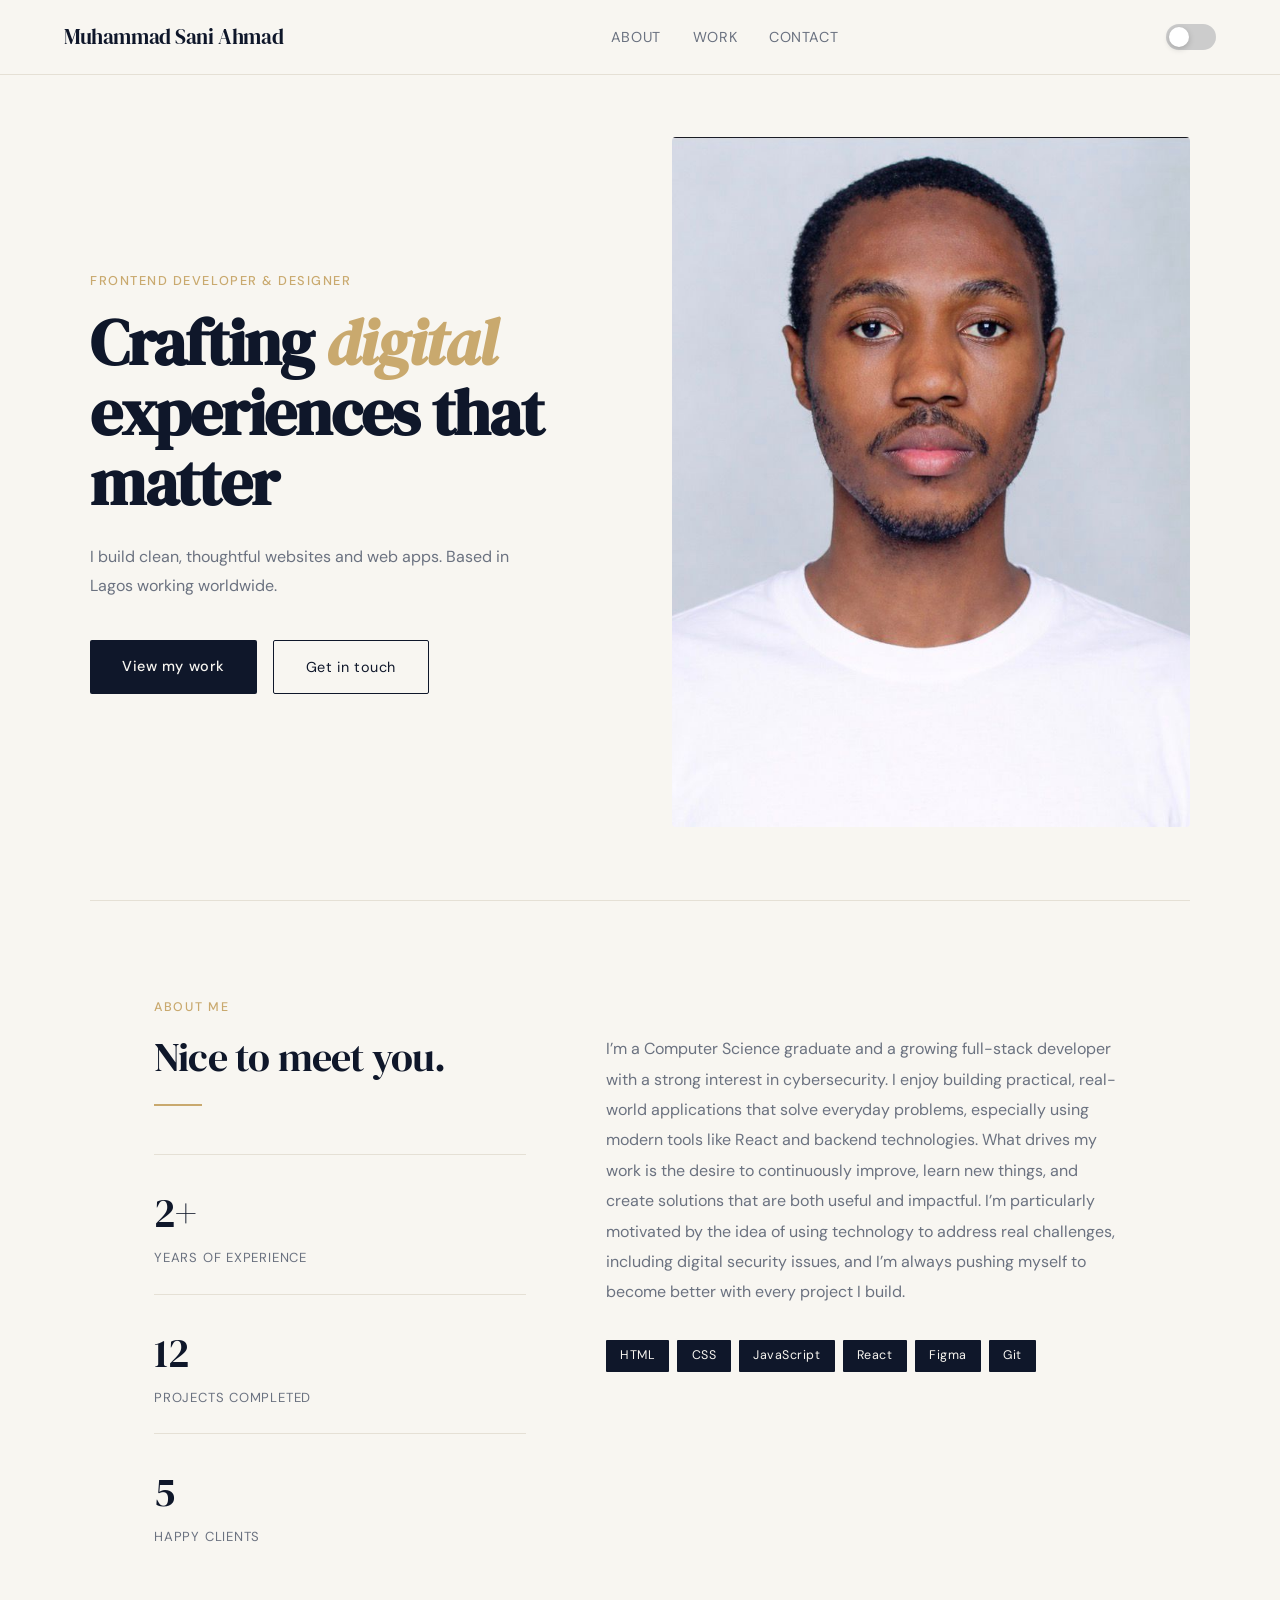
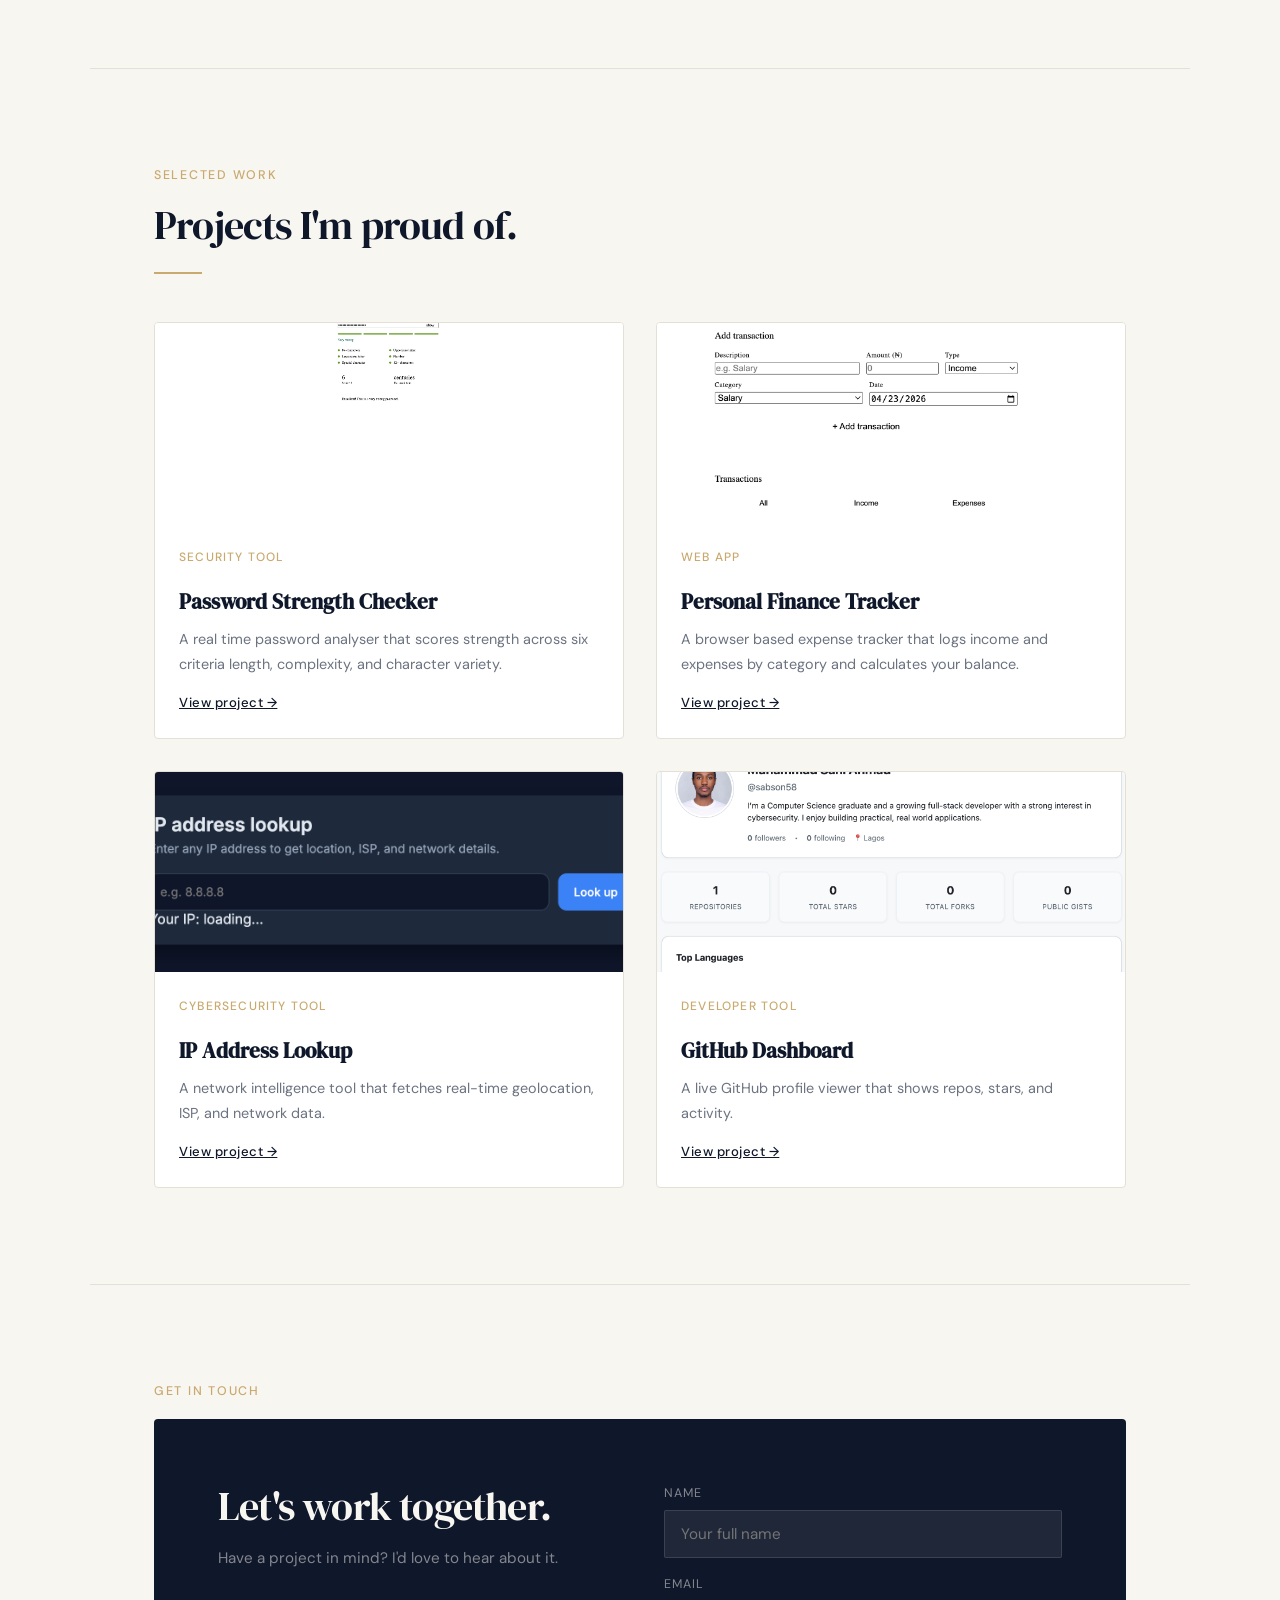
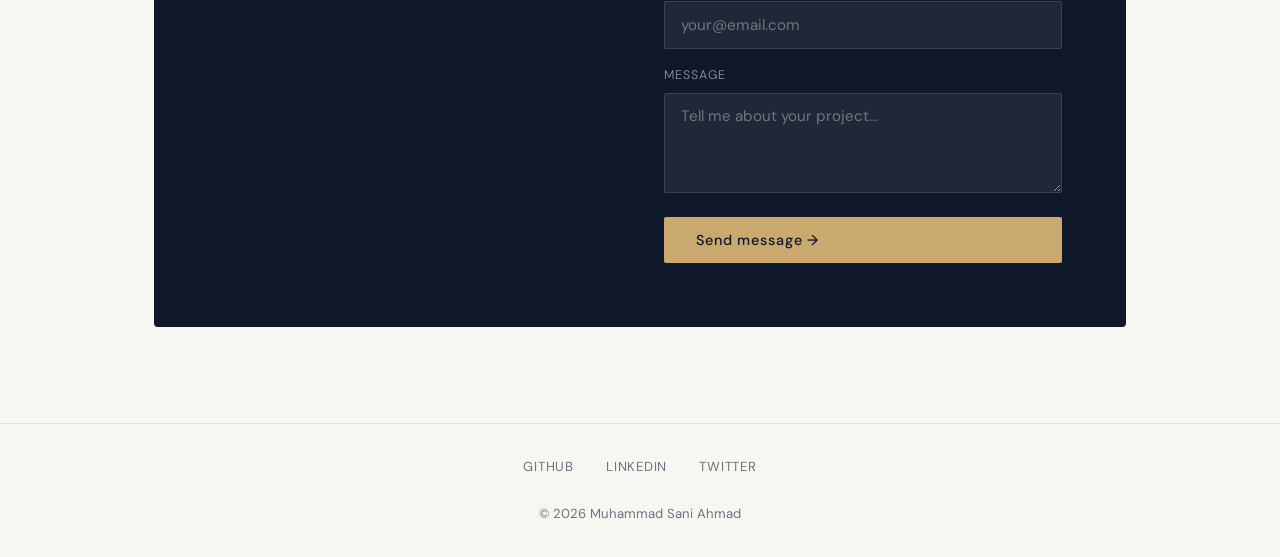
==== index.html @ a8bfba99 "Add files via upload" ====
<!DOCTYPE html>
<html lang="en">
<head>
<meta charset="UTF-8" />
<meta name="viewport" content="width=device-width, initial-scale=1.0"/>

<link href="https://fonts.googleapis.com/css2?family=DM+Serif+Display:ital@0;1&family=DM+Sans:wght@300;400;500&display=swap" rel="stylesheet"/>
<link rel="stylesheet" href="style.css" />

<title>Muhammad Sani Ahmad</title>
</head>
<body>

<!-- NAV -->
<nav>
  <div class="logo">Muhammad Sani Ahmad</div>
  <ul class="nav-links">
    <li><a href="#about">About</a></li>
    <li><a href="#work">Work</a></li>
    <li><a href="#contact">Contact</a></li>
  </ul>

  <label class="theme-switch">
    <input type="checkbox" id="themeToggle">
    <span class="slider"></span>
  </label>
</nav>

<!-- HERO -->
<div class="hero">
  <div class="hero-grid">
    <div class="hero-content">
      <p class="hero-tag">Frontend Developer & Designer</p>
      <h1>Crafting <em>digital</em> experiences that matter</h1>
      <p class="hero-sub">I build clean, thoughtful websites and web apps. Based in Lagos working worldwide.</p>
      <div class="hero-btns">
        <a href="#work" class="btn-primary">View my work</a>
        <a href="#contact" class="btn-ghost">Get in touch</a>
      </div>
    </div>

    <div class="hero-img">
      <img src="photo.jpg" alt="Muhammad Sani Ahmad">
    </div>
  </div>
</div>

<!-- ABOUT -->
<section id="about" style="border-top:1px solid var(--border)">
  <p class="section-label">About me</p>

  <div class="about-grid">
    <div>
      <div class="section-title">Nice to meet you.</div>
      <div class="section-divider"></div>

      <div class="about-stat">
        <div class="stat-num">2+</div>
        <div class="stat-label">Years of experience</div>
      </div>

      <div class="about-stat">
        <div class="stat-num">12</div>
        <div class="stat-label">Projects completed</div>
      </div>

      <div class="about-stat">
        <div class="stat-num">5</div>
        <div class="stat-label">Happy clients</div>
      </div>
    </div>

    <div>
      <p class="about-text">
       I’m a Computer Science graduate and a growing full-stack developer with a strong interest in cybersecurity. I enjoy building practical, real-world applications that solve everyday problems, especially using modern tools like React and backend technologies. What drives my work is the desire to continuously improve, learn new things, and create solutions that are both useful and impactful. I’m particularly motivated by the idea of using technology to address real challenges, including digital security issues, and I’m always pushing myself to become better with every project I build.
      </p>

      <div class="skills-row">
        <span class="skill-tag">HTML</span>
        <span class="skill-tag">CSS</span>
        <span class="skill-tag">JavaScript</span>
        <span class="skill-tag">React</span>
        <span class="skill-tag">Figma</span>
        <span class="skill-tag">Git</span>
      </div>
    </div>
  </div>
</section>

<!-- WORK -->
<section id="work" style="border-top:1px solid var(--border)">
  <p class="section-label">Selected work</p>
  <div class="section-title">Projects I'm proud of.</div>
  <div class="section-divider"></div>

  <div class="work-grid">

    <!-- Project 1 -->
    <div class="project-card">
      <div class="project-thumb">
        <img src="pws.jpg" alt="Password Strength Checker">
      </div>
      <div class="project-body">
        <p class="project-tag">Security Tool</p>
        <h3 class="project-title">Password Strength Checker</h3>
        <p class="project-desc">
          A real time password analyser that scores strength across six criteria length, complexity, and character variety.
        </p>
        <a href="password_strength_checker.html" target="_blank" class="project-link">
          View project →
        </a>
      </div>
    </div>

    <!-- Project 2 -->
    <div class="project-card">
      <div class="project-thumb">
        <img src="p.jpg" alt="Personal Finance Tracker">
      </div>
      <div class="project-body">
        <p class="project-tag">Web App</p>
        <h3 class="project-title">Personal Finance Tracker</h3>
        <p class="project-desc">
          A browser based expense tracker that logs income and expenses by category and calculates your balance.
        </p>
        <a href="personal_finance_tracker.html" target="_blank" class="project-link">
          View project →
        </a>
      </div>
    </div>

    <!-- Project 3 -->
    <div class="project-card">
      <div class="project-thumb">
        <img src="ip.jpg" alt="IP Address Lookup">
      </div>
      <div class="project-body">
        <p class="project-tag">Cybersecurity Tool</p>
        <h3 class="project-title">IP Address Lookup</h3>
        <p class="project-desc">
          A network intelligence tool that fetches real-time geolocation, ISP, and network data.
        </p>
        <a href="ip_address_lookup_tool.html" target="_blank" class="project-link">
          View project →
        </a>
      </div>
    </div>

    <!-- Project 4 -->
    <div class="project-card">
      <div class="project-thumb">
        <img src="git.jpg" alt="GitHub Dashboard">
      </div>
      <div class="project-body">
        <p class="project-tag">Developer Tool</p>
        <h3 class="project-title">GitHub Dashboard</h3>
        <p class="project-desc">
          A live GitHub profile viewer that shows repos, stars, and activity.
        </p>
        <a href="github_dashboard.html" target="_blank" class="project-link">
          View project →
        </a>
      </div>
    </div>

  </div>
</section>

<!-- CONTACT -->
<section id="contact" style="border-top:1px solid var(--border)">
  <p class="section-label">Get in touch</p>

  <div class="contact-wrap">
    <div>
      <div class="section-title" style="color:#f8f6f1">Let's work together.</div>
      <p class="contact-sub">
        Have a project in mind? I'd love to hear about it.
      </p>
    </div>

    <form class="contact-form" onsubmit="return false">
      <div class="field">
        <label>Name</label>
        <input type="text" placeholder="Your full name" />
      </div>

      <div class="field">
        <label>Email</label>
        <input type="email" placeholder="your@email.com" />
      </div>

      <div class="field">
        <label>Message</label>
        <textarea placeholder="Tell me about your project..."></textarea>
      </div>

      <button class="btn-send">Send message →</button>
    </form>
  </div>
</section>

<!-- FOOTER -->
<footer>
  <ul class="footer-socials">
    <li><a href="#">GitHub</a></li>
    <li><a href="#">LinkedIn</a></li>
    <li><a href="#">Twitter</a></li>
  </ul>
  <p>© 2026 Muhammad Sani Ahmad</p>
</footer>

<script src="script.js"></script>
</body>
</html>
---- style.css ----
*{margin:0;padding:0;box-sizing:border-box}
:root{
  --navy:#0f172a;--off:#f8f6f1;--accent:#c9a96e;--muted:#6b7280;--border:#e5e0d5;
  --font-head:'DM Serif Display',serif;--font-body:'DM Sans',sans-serif;
}
html{scroll-behavior:smooth}
body{font-family:var(--font-body);background:var(--off);color:var(--navy);font-size:16px;line-height:1.7}

nav{
  position:fixed;top:0;left:0;right:0;z-index:100;
  display:flex;align-items:center;justify-content:space-between;
  padding:1.2rem 4rem;background:rgba(248,246,241,0.92);backdrop-filter:blur(8px);
  border-bottom:1px solid var(--border);
}
.logo{font-family:var(--font-head);font-size:1.3rem;color:var(--navy);letter-spacing:-0.02em}
.nav-links{display:flex;gap:2rem;list-style:none}
.nav-links a{text-decoration:none;color:var(--muted);font-size:0.9rem;font-weight:400;letter-spacing:0.04em;text-transform:uppercase;transition:color 0.2s}
.nav-links a:hover{color:var(--accent)}

.hero{
  min-height:100vh;display:flex;align-items:center;
  padding:8rem 4rem 4rem;position:relative;overflow:hidden;
}
.hero-grid{display:grid;grid-template-columns:1fr 1fr;gap:4rem;align-items:center;max-width:1100px;margin:0 auto;width:100%}
.hero-tag{font-size:0.8rem;letter-spacing:0.12em;text-transform:uppercase;color:var(--accent);font-weight:500;margin-bottom:1rem}
.hero h1{font-family:var(--font-head);font-size:clamp(2.8rem,5vw,4rem);line-height:1.1;letter-spacing:-0.02em;margin-bottom:1.5rem}
.hero h1 em{font-style:italic;color:var(--accent)}
.hero-sub{color:var(--muted);font-size:1rem;max-width:420px;margin-bottom:2.5rem;line-height:1.8}
.hero-btns{display:flex;gap:1rem;flex-wrap:wrap}
.btn-primary{background:var(--navy);color:var(--off);padding:0.85rem 2rem;border-radius:2px;text-decoration:none;font-size:0.9rem;letter-spacing:0.04em;font-weight:500;transition:opacity 0.2s}
.btn-primary:hover{opacity:0.85}
.btn-ghost{border:1px solid var(--navy);color:var(--navy);padding:0.85rem 2rem;border-radius:2px;text-decoration:none;font-size:0.9rem;letter-spacing:0.04em;font-weight:400;transition:background 0.2s}
.btn-ghost:hover{background:rgba(15,23,42,0.06)}
.hero-img{aspect-ratio:3/4;background:var(--navy);border-radius:4px;position:relative;overflow:hidden;display:flex;align-items:flex-end}
.hero-img-placeholder{width:100%;height:100%;background:linear-gradient(160deg,#1e293b 0%,#0f172a 100%);display:flex;flex-direction:column;justify-content:flex-end;padding:2rem}
.hero-img-label{color:rgba(255,255,255,0.4);font-size:0.75rem;letter-spacing:0.08em;text-transform:uppercase;margin-bottom:0.5rem}
.hero-img-hint{color:rgba(255,255,255,0.2);font-size:0.7rem}
.hero-deco{position:absolute;top:2rem;right:2rem;font-family:var(--font-head);font-size:8rem;color:rgba(255,255,255,0.04);line-height:1}

section{padding:6rem 4rem;max-width:1100px;margin:0 auto}
.section-label{font-size:0.78rem;letter-spacing:0.14em;text-transform:uppercase;color:var(--accent);font-weight:500;margin-bottom:1rem}
.section-title{font-family:var(--font-head);font-size:clamp(2rem,3.5vw,2.8rem);letter-spacing:-0.02em;line-height:1.15;margin-bottom:0.5rem}
.section-divider{width:48px;height:2px;background:var(--accent);margin:1.5rem 0 3rem}

.about-grid{display:grid;grid-template-columns:1fr 1.4fr;gap:5rem;align-items:start}
.about-stat{border-top:1px solid var(--border);padding-top:1.5rem;margin-bottom:1.5rem}
.stat-num{font-family:var(--font-head);font-size:2.5rem;color:var(--navy)}
.stat-label{font-size:0.82rem;color:var(--muted);letter-spacing:0.06em;text-transform:uppercase}
.about-text{color:var(--muted);line-height:1.9;margin-bottom:1.5rem}
.skills-row{display:flex;flex-wrap:wrap;gap:0.5rem;margin-top:2rem}
.skill-tag{background:var(--navy);color:var(--off);font-size:0.78rem;padding:0.35rem 0.9rem;border-radius:1px;letter-spacing:0.04em}

.work-grid{display:grid;grid-template-columns:1fr 1fr;gap:1.5rem;margin-top:0}
.project-card{background:#fff;border:1px solid var(--border);border-radius:4px;overflow:hidden;transition:transform 0.25s,box-shadow 0.25s;cursor:pointer;text-decoration:none;color:inherit;display:block}
.project-card:hover{transform:translateY(-4px);box-shadow:0 12px 32px rgba(15,23,42,0.1)}
.project-thumb{height:200px;background:var(--navy);display:flex;align-items:center;justify-content:center;position:relative;overflow:hidden}
.thumb-1{background:#1e293b}.thumb-2{background:#14532d}.thumb-3{background:#1e1b4b}.thumb-4{background:#431407}
.thumb-label{color:rgba(255,255,255,0.25);font-size:0.7rem;letter-spacing:0.1em;text-transform:uppercase}
.project-body{padding:1.5rem}
.project-tag{font-size:0.72rem;color:var(--accent);letter-spacing:0.1em;text-transform:uppercase;font-weight:500;margin-bottom:0.5rem}
.project-title{font-family:var(--font-head);font-size:1.3rem;margin-bottom:0.5rem}
.project-desc{color:var(--muted);font-size:0.88rem;line-height:1.7}
.project-link{display:inline-flex;align-items:center;gap:0.4rem;margin-top:1rem;font-size:0.82rem;color:var(--navy);font-weight:500;letter-spacing:0.04em}

.contact-wrap{background:var(--navy);border-radius:4px;padding:4rem;display:grid;grid-template-columns:1fr 1fr;gap:4rem;align-items:start}
.contact-wrap .section-label{color:var(--accent)}
.contact-wrap .section-title{color:var(--off)}
.contact-sub{color:rgba(248,246,241,0.5);margin-top:1rem;line-height:1.8;font-size:0.95rem}
.contact-form{display:flex;flex-direction:column;gap:1rem}
.field{display:flex;flex-direction:column;gap:0.4rem}
.field label{font-size:0.78rem;color:rgba(248,246,241,0.5);letter-spacing:0.08em;text-transform:uppercase}
.field input,.field textarea{background:rgba(255,255,255,0.07);border:1px solid rgba(255,255,255,0.12);border-radius:2px;padding:0.8rem 1rem;color:var(--off);font-family:var(--font-body);font-size:0.95rem;outline:none;transition:border 0.2s}
.field input:focus,.field textarea:focus{border-color:var(--accent)}
.field textarea{resize:vertical;min-height:100px}
.btn-send{background:var(--accent);color:var(--navy);border:none;padding:0.9rem 2rem;border-radius:2px;font-family:var(--font-body);font-size:0.9rem;font-weight:500;letter-spacing:0.06em;cursor:pointer;transition:opacity 0.2s;text-align:left;margin-top:0.5rem}
.btn-send:hover{opacity:0.88}

footer{text-align:center;padding:3rem 4rem;border-top:1px solid var(--border);color:var(--muted);font-size:0.82rem}
.footer-socials{display:flex;justify-content:center;gap:2rem;margin-bottom:1.5rem;list-style:none}
.footer-socials a{text-decoration:none;color:var(--muted);font-size:0.82rem;letter-spacing:0.06em;text-transform:uppercase;transition:color 0.2s}
.footer-socials a:hover{color:var(--navy)}

@keyframes fadeUp{from{opacity:0;transform:translateY(24px)}to{opacity:1;transform:translateY(0)}}
.hero-content>*{animation:fadeUp 0.7s ease both}
.hero-tag{animation-delay:0.1s}
.hero h1{animation-delay:0.2s}
.hero-sub{animation-delay:0.3s}
.hero-btns{animation-delay:0.4s}
.hero-img{animation:fadeUp 0.9s 0.3s ease both}

.hero-img img{
  width:100%;
  height:100%;
  object-fit:cover;
  display:block;
}

.project-thumb img{
  width:100%;
  height:100%;
  object-fit:contain;
  display:block;
}


:root{
  --navy:#0f172a;
  --off:#f8f6f1;
  --accent:#c9a96e;
  --muted:#6b7280;
  --border:#e5e0d5;

  --font-head:'DM Serif Display',serif;
  --font-body:'DM Sans',sans-serif;
}


body.dark{
  --navy:#f8f6f1;
  --off:#0b0f19;
  --accent:#d4af37;
  --muted:#9ca3af;
  --border:#1f2937;
}


.theme-toggle{
  background:none;
  border:1px solid var(--border);
  padding:0.4rem 0.7rem;
  cursor:pointer;
  font-size:0.9rem;
  border-radius:4px;
  color:var(--navy);
  transition:all 0.2s ease;
}

.theme-toggle:hover{
  background:rgba(0,0,0,0.05);
}

.theme-switch{
  position:relative;
  width:50px;
  height:26px;
  display:inline-block;
}


.theme-switch input{
  opacity:0;
  width:0;
  height:0;
}

.slider{
  position:absolute;
  cursor:pointer;
  top:0; left:0; right:0; bottom:0;
  background-color:#e5e0d5;
  border-radius:34px;
  transition:all 0.3s ease;
}


.slider::before{
  content:"";
  position:absolute;
  height:20px;
  width:20px;
  left:3px;
  bottom:3px;
  background:white;
  border-radius:50%;
  transition:all 0.3s ease;
  box-shadow:0 2px 6px rgba(0,0,0,0.2);
}

input:checked + .slider{
  background-color:var(--accent);
}

input:checked + .slider::before{
  transform:translateX(24px);
}

input:checked + .slider{
  box-shadow:0 0 8px rgba(201,169,110,0.6);
}

.project-link{
  display:inline-block;
  transition:transform 0.2s ease;
}

.project-link:hover{
  transform:translateX(4px);
}




.project-card {
  background: #fff;
  border: 1px solid var(--border);
  border-radius: 4px;
  overflow: hidden;
  display: flex;
  flex-direction: column;
  height: 100%;
  transition: all 0.3s ease;
}

.project-card:hover {
  transform: translateY(-6px);
  box-shadow: 0 15px 35px rgba(0,0,0,0.08);
}


.project-thumb {
  height: 200px;
  overflow: hidden;
  background: #0f172a;
}

.project-thumb img {
  width: 100%;
  height: 100%;
  object-fit: cover;
  transition: transform 0.4s ease;
}

.project-card:hover .project-thumb img {
  transform: scale(1.05);
}


.project-body {
  padding: 1.5rem;
  display: flex;
  flex-direction: column;
  flex-grow: 1;
}

.project-desc {
  flex-grow: 1;
}

.project-link {
  margin-top: 1rem;
  display: inline-block;
  transition: transform 0.2s ease;
}

.project-link:hover {
  transform: translateX(4px);
}

*{
  margin:0;
  padding:0;
  box-sizing:border-box;
}

:root{
  --navy:#0f172a;
  --off:#f8f6f1;
  --accent:#c9a96e;
  --muted:#6b7280;
  --border:#e5e0d5;

  --font-head:'DM Serif Display',serif;
  --font-body:'DM Sans',sans-serif;
}


body.dark{
  --navy:#f8f6f1;
  --off:#0b0f19;
  --accent:#d4af37;
  --muted:#9ca3af;
  --border:#1f2937;
}

html{scroll-behavior:smooth}

body{
  font-family:var(--font-body);
  background:var(--off);
  color:var(--navy);
  font-size:16px;
  line-height:1.7;
}


nav{
  position:fixed;
  top:0;
  left:0;
  right:0;
  z-index:100;
  display:flex;
  align-items:center;
  justify-content:space-between;
  padding:1.2rem 4rem;
  background:rgba(248,246,241,0.92);
  backdrop-filter:blur(8px);
  border-bottom:1px solid var(--border);
}

.logo{
  font-family:var(--font-head);
  font-size:1.3rem;
}

.nav-links{
  display:flex;
  gap:2rem;
  list-style:none;
}

.nav-links a{
  text-decoration:none;
  color:var(--muted);
  font-size:0.9rem;
  text-transform:uppercase;
}

.nav-links a:hover{
  color:var(--accent);
}


.hero{
  min-height:100vh;
  display:flex;
  align-items:center;
  padding:8rem 4rem 4rem;
}

.hero-grid{
  display:grid;
  grid-template-columns:1fr 1fr;
  gap:4rem;
  max-width:1100px;
  margin:auto;
}

.hero-img img{
  width:100%;
  height:100%;
  object-fit:cover;
}


section{
  padding:6rem 4rem;
  max-width:1100px;
  margin:auto;
}

.section-title{
  font-family:var(--font-head);
  font-size:2.5rem;
}

.section-divider{
  width:48px;
  height:2px;
  background:var(--accent);
  margin:1.5rem 0 3rem;
}


.work-grid{
  display:grid;
  grid-template-columns:repeat(2,1fr);
  gap:2rem;
  margin-top:2rem;
}


.project-card{
  background:#fff;
  border:1px solid var(--border);
  border-radius:4px;
  overflow:hidden;
  display:flex;
  flex-direction:column;
  height:100%;
  transition:all 0.3s ease;
}

.project-card:hover{
  transform:translateY(-6px);
  box-shadow:0 15px 35px rgba(0,0,0,0.08);
}


.project-thumb{
  height:200px;
  overflow:hidden;
  background:#0f172a;
}

.project-thumb img{
  width:100%;
  height:100%;
  object-fit:cover;
  transition:transform 0.4s ease;
}

.project-card:hover .project-thumb img{
  transform:scale(1.05);
}


.project-body{
  padding:1.5rem;
  display:flex;
  flex-direction:column;
  flex-grow:1;
}

.project-tag{
  font-size:0.75rem;
  color:var(--accent);
  text-transform:uppercase;
}

.project-title{
  font-family:var(--font-head);
  font-size:1.3rem;
  margin:0.5rem 0;
}

.project-desc{
  color:var(--muted);
  font-size:0.9rem;
  flex-grow:1;
}


.project-link{
  margin-top:1rem;
  display:inline-block;
  transition:transform 0.2s ease;
}

.project-link:hover{
  transform:translateX(4px);
}


.contact-wrap{
  background:var(--navy);
  color:var(--off);
  padding:4rem;
  display:grid;
  grid-template-columns:1fr 1fr;
  gap:3rem;
}


footer{
  text-align:center;
  padding:2rem;
  border-top:1px solid var(--border);
}


.theme-switch{
  position:relative;
  width:50px;
  height:26px;
}

.theme-switch input{
  opacity:0;
}

.slider{
  position:absolute;
  top:0;left:0;right:0;bottom:0;
  background:#ccc;
  border-radius:30px;
}

.slider::before{
  content:"";
  position:absolute;
  width:20px;
  height:20px;
  left:3px;
  bottom:3px;
  background:white;
  border-radius:50%;
  transition:0.3s;
}

input:checked + .slider{
  background:var(--accent);
}

input:checked + .slider::before{
  transform:translateX(24px);
}
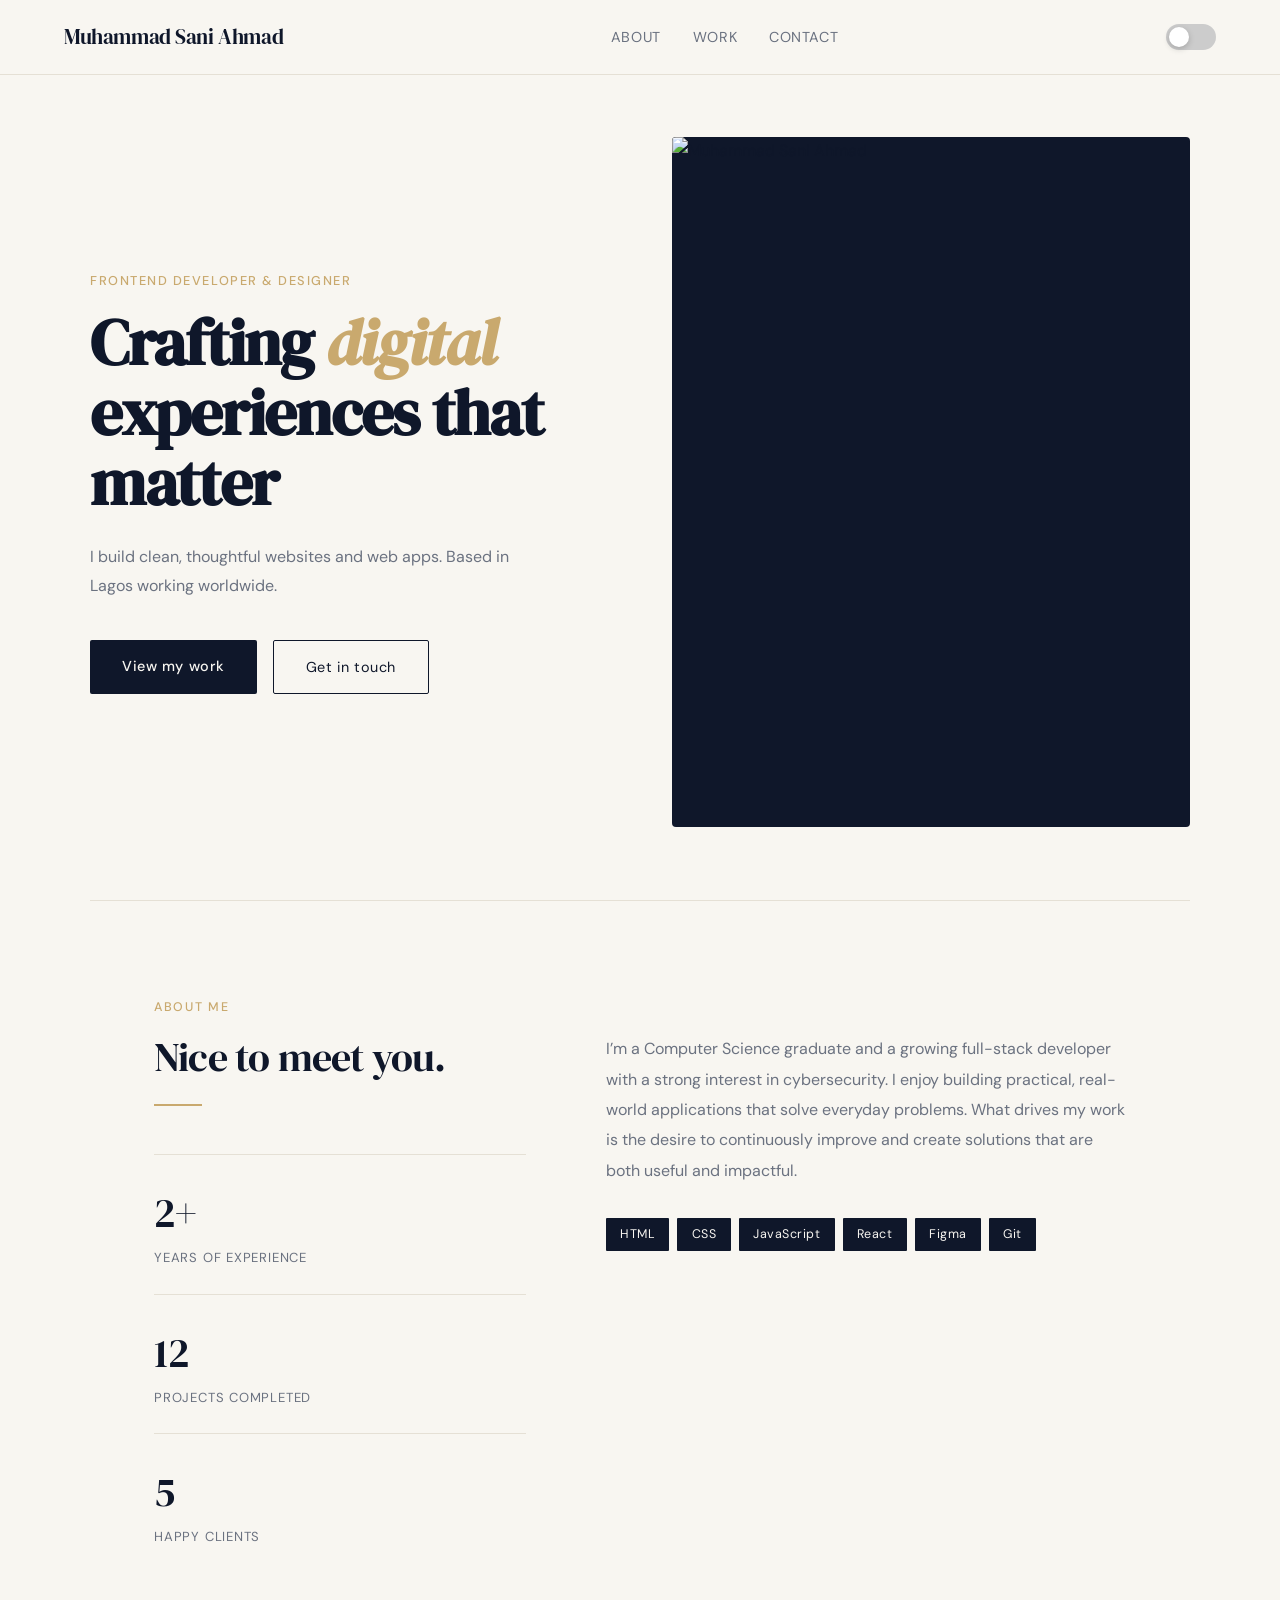
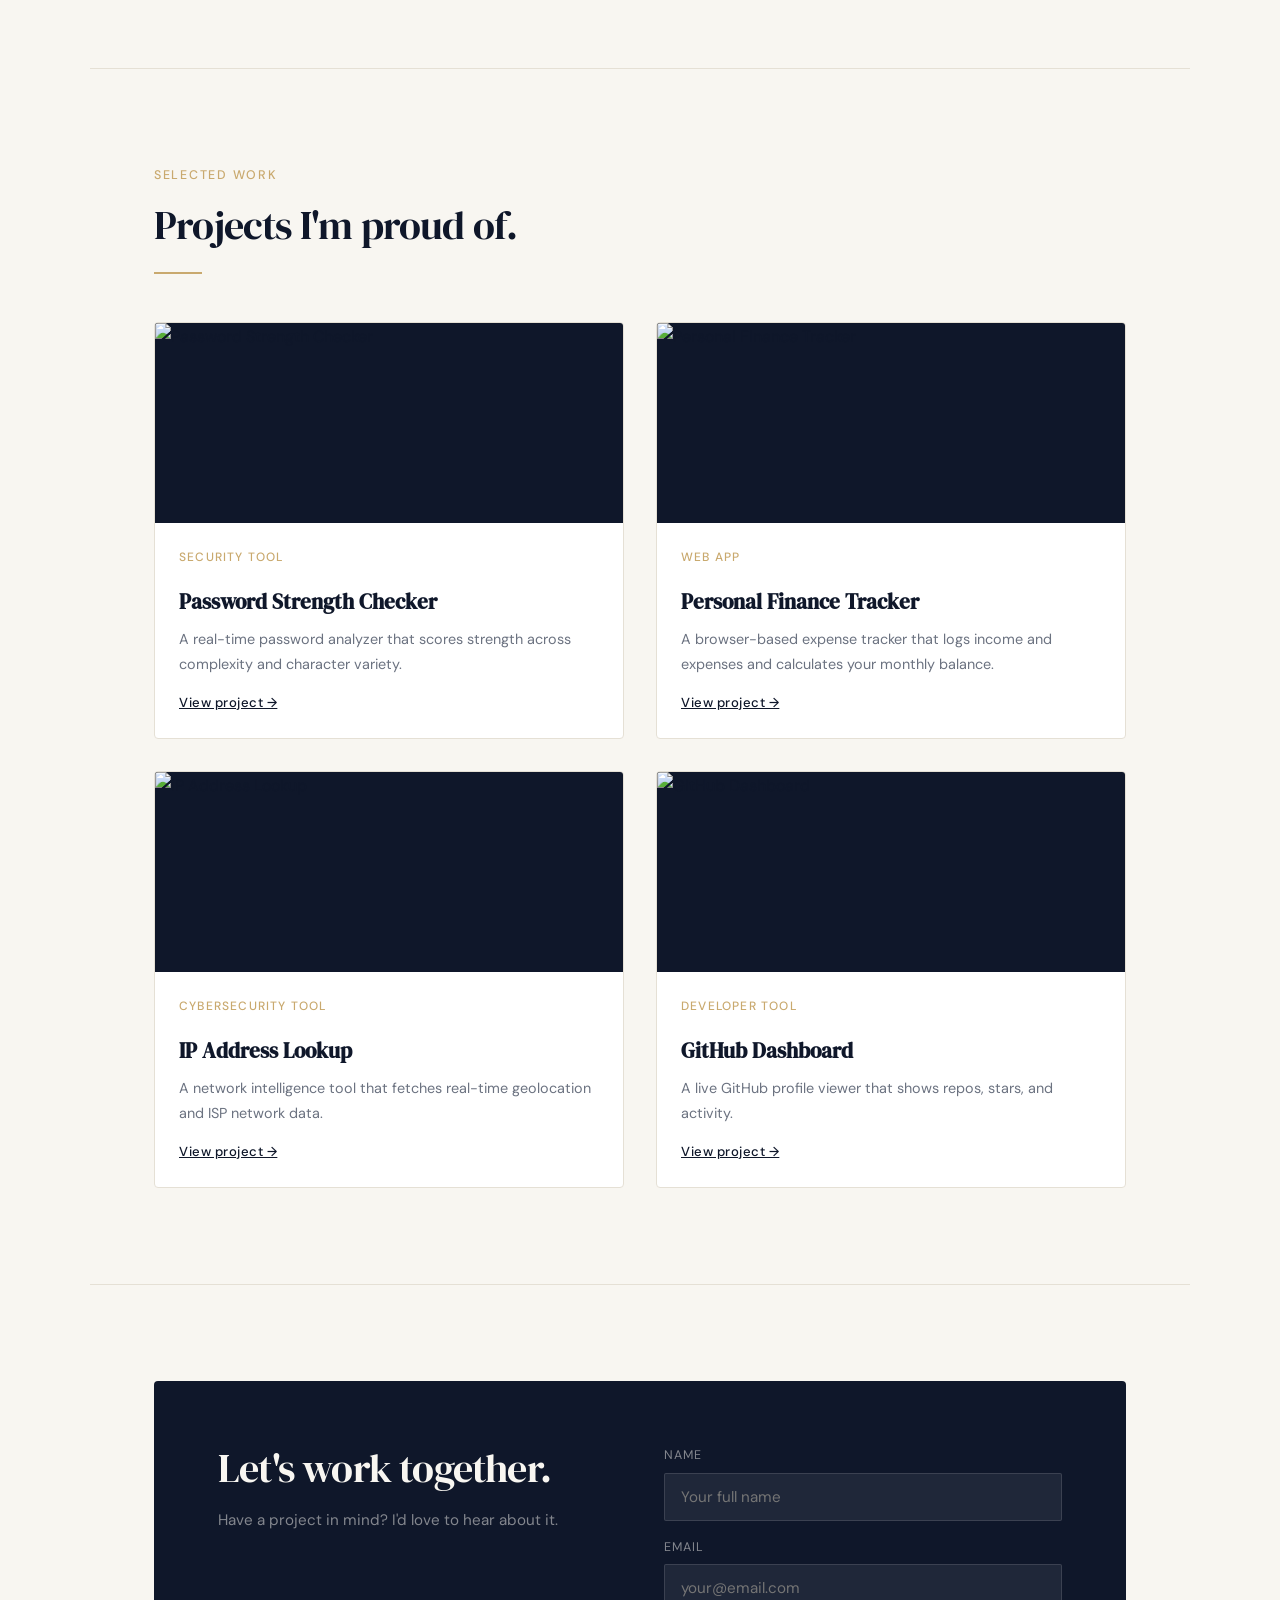
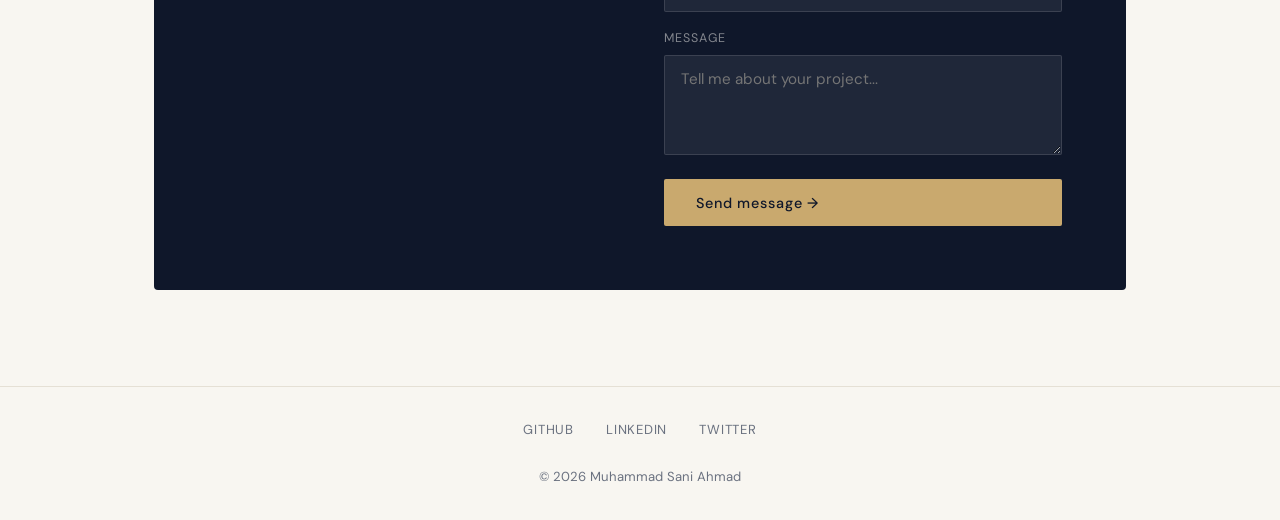
==== commit 94775c84: "Refactor index.html for better structure and content Updated project links and improved descriptions" ====
--- a/index.html
+++ b/index.html
@@ -1,17 +1,16 @@
 <!DOCTYPE html>
 <html lang="en">
 <head>
-<meta charset="UTF-8" />
-<meta name="viewport" content="width=device-width, initial-scale=1.0"/>
+  <meta charset="UTF-8" />
+  <meta name="viewport" content="width=device-width, initial-scale=1.0"/>
+  <title>Muhammad Sani Ahmad | Portfolio</title>
 
-<link href="https://fonts.googleapis.com/css2?family=DM+Serif+Display:ital@0;1&family=DM+Sans:wght@300;400;500&display=swap" rel="stylesheet"/>
-<link rel="stylesheet" href="style.css" />
-
-<title>Muhammad Sani Ahmad</title>
+  <link href="https://fonts.googleapis.com/css2?family=DM+Serif+Display:ital@0;1&family=DM+Sans:wght@300;400;500&display=swap" rel="stylesheet"/>
+  <link rel="stylesheet" href="style.css" />
+  <link rel="stylesheet" href="css/global.css">
 </head>
 <body>
 
-<!-- NAV -->
 <nav>
   <div class="logo">Muhammad Sani Ahmad</div>
   <ul class="nav-links">
@@ -26,7 +25,6 @@
   </label>
 </nav>
 
-<!-- HERO -->
 <div class="hero">
   <div class="hero-grid">
     <div class="hero-content">
@@ -40,12 +38,11 @@
     </div>
 
     <div class="hero-img">
-      <img src="photo.jpg" alt="Muhammad Sani Ahmad">
+      <img src="assets/images/photo.jpg" alt="Muhammad Sani Ahmad">
     </div>
   </div>
 </div>
 
-<!-- ABOUT -->
 <section id="about" style="border-top:1px solid var(--border)">
   <p class="section-label">About me</p>
 
@@ -58,12 +55,10 @@
         <div class="stat-num">2+</div>
         <div class="stat-label">Years of experience</div>
       </div>
-
       <div class="about-stat">
         <div class="stat-num">12</div>
         <div class="stat-label">Projects completed</div>
       </div>
-
       <div class="about-stat">
         <div class="stat-num">5</div>
         <div class="stat-label">Happy clients</div>
@@ -72,7 +67,7 @@
 
     <div>
       <p class="about-text">
-       I’m a Computer Science graduate and a growing full-stack developer with a strong interest in cybersecurity. I enjoy building practical, real-world applications that solve everyday problems, especially using modern tools like React and backend technologies. What drives my work is the desire to continuously improve, learn new things, and create solutions that are both useful and impactful. I’m particularly motivated by the idea of using technology to address real challenges, including digital security issues, and I’m always pushing myself to become better with every project I build.
+        I’m a Computer Science graduate and a growing full-stack developer with a strong interest in cybersecurity. I enjoy building practical, real-world applications that solve everyday problems. What drives my work is the desire to continuously improve and create solutions that are both useful and impactful.
       </p>
 
       <div class="skills-row">
@@ -87,7 +82,6 @@
   </div>
 </section>
 
-<!-- WORK -->
 <section id="work" style="border-top:1px solid var(--border)">
   <p class="section-label">Selected work</p>
   <div class="section-title">Projects I'm proud of.</div>
@@ -95,61 +89,51 @@
 
   <div class="work-grid">
 
-    <!-- Project 1 -->
     <div class="project-card">
       <div class="project-thumb">
-        <img src="pws.jpg" alt="Password Strength Checker">
+        <img src="assets/images/pws.jpg" alt="Password Strength Checker">
       </div>
       <div class="project-body">
         <p class="project-tag">Security Tool</p>
         <h3 class="project-title">Password Strength Checker</h3>
         <p class="project-desc">
-          A real time password analyser that scores strength across six criteria length, complexity, and character variety.
+          A real-time password analyzer that scores strength across complexity and character variety.
         </p>
-        <a href="password_strength_checker.html" target="_blank" class="project-link">
-          View project →
-        </a>
+        <a href="projects/password-checker/index.html" class="project-link">View project →</a>
       </div>
     </div>
 
-    <!-- Project 2 -->
     <div class="project-card">
       <div class="project-thumb">
-        <img src="p.jpg" alt="Personal Finance Tracker">
+        <img src="assets/images/p.jpg" alt="Personal Finance Tracker">
       </div>
       <div class="project-body">
         <p class="project-tag">Web App</p>
         <h3 class="project-title">Personal Finance Tracker</h3>
         <p class="project-desc">
-          A browser based expense tracker that logs income and expenses by category and calculates your balance.
+          A browser-based expense tracker that logs income and expenses and calculates your monthly balance.
         </p>
-        <a href="personal_finance_tracker.html" target="_blank" class="project-link">
-          View project →
-        </a>
+        <a href="projects/finance-tracker/index.html" class="project-link">View project →</a>
       </div>
     </div>
 
-    <!-- Project 3 -->
     <div class="project-card">
       <div class="project-thumb">
-        <img src="ip.jpg" alt="IP Address Lookup">
+        <img src="assets/images/ip.jpg" alt="IP Address Lookup">
       </div>
       <div class="project-body">
         <p class="project-tag">Cybersecurity Tool</p>
         <h3 class="project-title">IP Address Lookup</h3>
         <p class="project-desc">
-          A network intelligence tool that fetches real-time geolocation, ISP, and network data.
+          A network intelligence tool that fetches real-time geolocation and ISP network data.
         </p>
-        <a href="ip_address_lookup_tool.html" target="_blank" class="project-link">
-          View project →
-        </a>
+        <a href="projects/ip-lookup/index.html" class="project-link">View project →</a>
       </div>
     </div>
 
-    <!-- Project 4 -->
     <div class="project-card">
       <div class="project-thumb">
-        <img src="git.jpg" alt="GitHub Dashboard">
+        <img src="assets/images/git.jpg" alt="GitHub Dashboard">
       </div>
       <div class="project-body">
         <p class="project-tag">Developer Tool</p>
@@ -157,25 +141,18 @@
         <p class="project-desc">
           A live GitHub profile viewer that shows repos, stars, and activity.
         </p>
-        <a href="github_dashboard.html" target="_blank" class="project-link">
-          View project →
-        </a>
+        <a href="projects/github-dashboard/index.html" class="project-link">View project →</a>
       </div>
     </div>
 
   </div>
 </section>
 
-<!-- CONTACT -->
 <section id="contact" style="border-top:1px solid var(--border)">
-  <p class="section-label">Get in touch</p>
-
   <div class="contact-wrap">
     <div>
       <div class="section-title" style="color:#f8f6f1">Let's work together.</div>
-      <p class="contact-sub">
-        Have a project in mind? I'd love to hear about it.
-      </p>
+      <p class="contact-sub">Have a project in mind? I'd love to hear about it.</p>
     </div>
 
     <form class="contact-form" onsubmit="return false">
@@ -183,32 +160,28 @@
         <label>Name</label>
         <input type="text" placeholder="Your full name" />
       </div>
-
       <div class="field">
         <label>Email</label>
         <input type="email" placeholder="your@email.com" />
       </div>
-
       <div class="field">
         <label>Message</label>
         <textarea placeholder="Tell me about your project..."></textarea>
       </div>
-
       <button class="btn-send">Send message →</button>
     </form>
   </div>
 </section>
 
-<!-- FOOTER -->
 <footer>
   <ul class="footer-socials">
-    <li><a href="#">GitHub</a></li>
-    <li><a href="#">LinkedIn</a></li>
-    <li><a href="#">Twitter</a></li>
+    <li><a href="https://github.com/sabson58">GitHub</a></li>
+    <li><a href="https://linkedin.com/in/muhammad-sani-ahmad-829214368">LinkedIn</a></li>
+    <li><a href="https://x.com/@MH_muhammadd">Twitter</a></li>
   </ul>
   <p>© 2026 Muhammad Sani Ahmad</p>
 </footer>
 
-<script src="script.js"></script>
+<script src="js/main.js"></script>
 </body>
-</html>+</html>
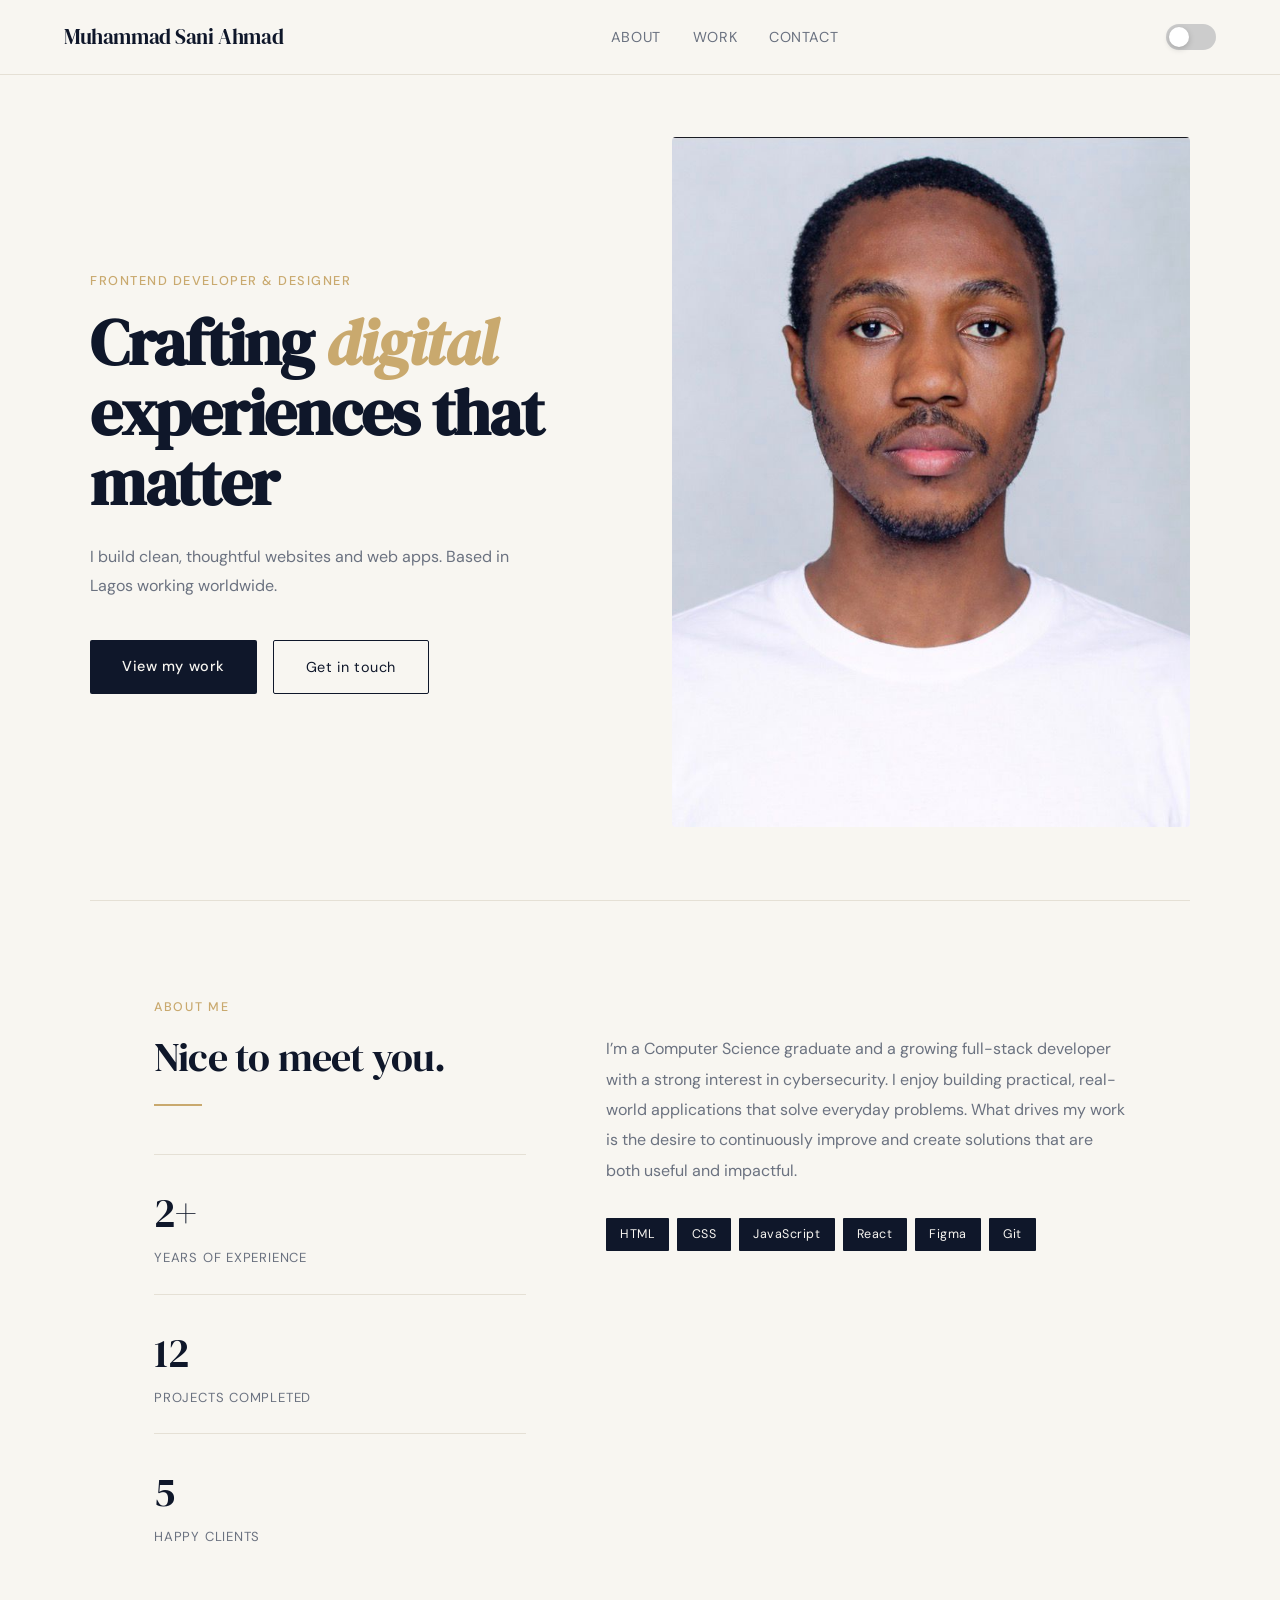
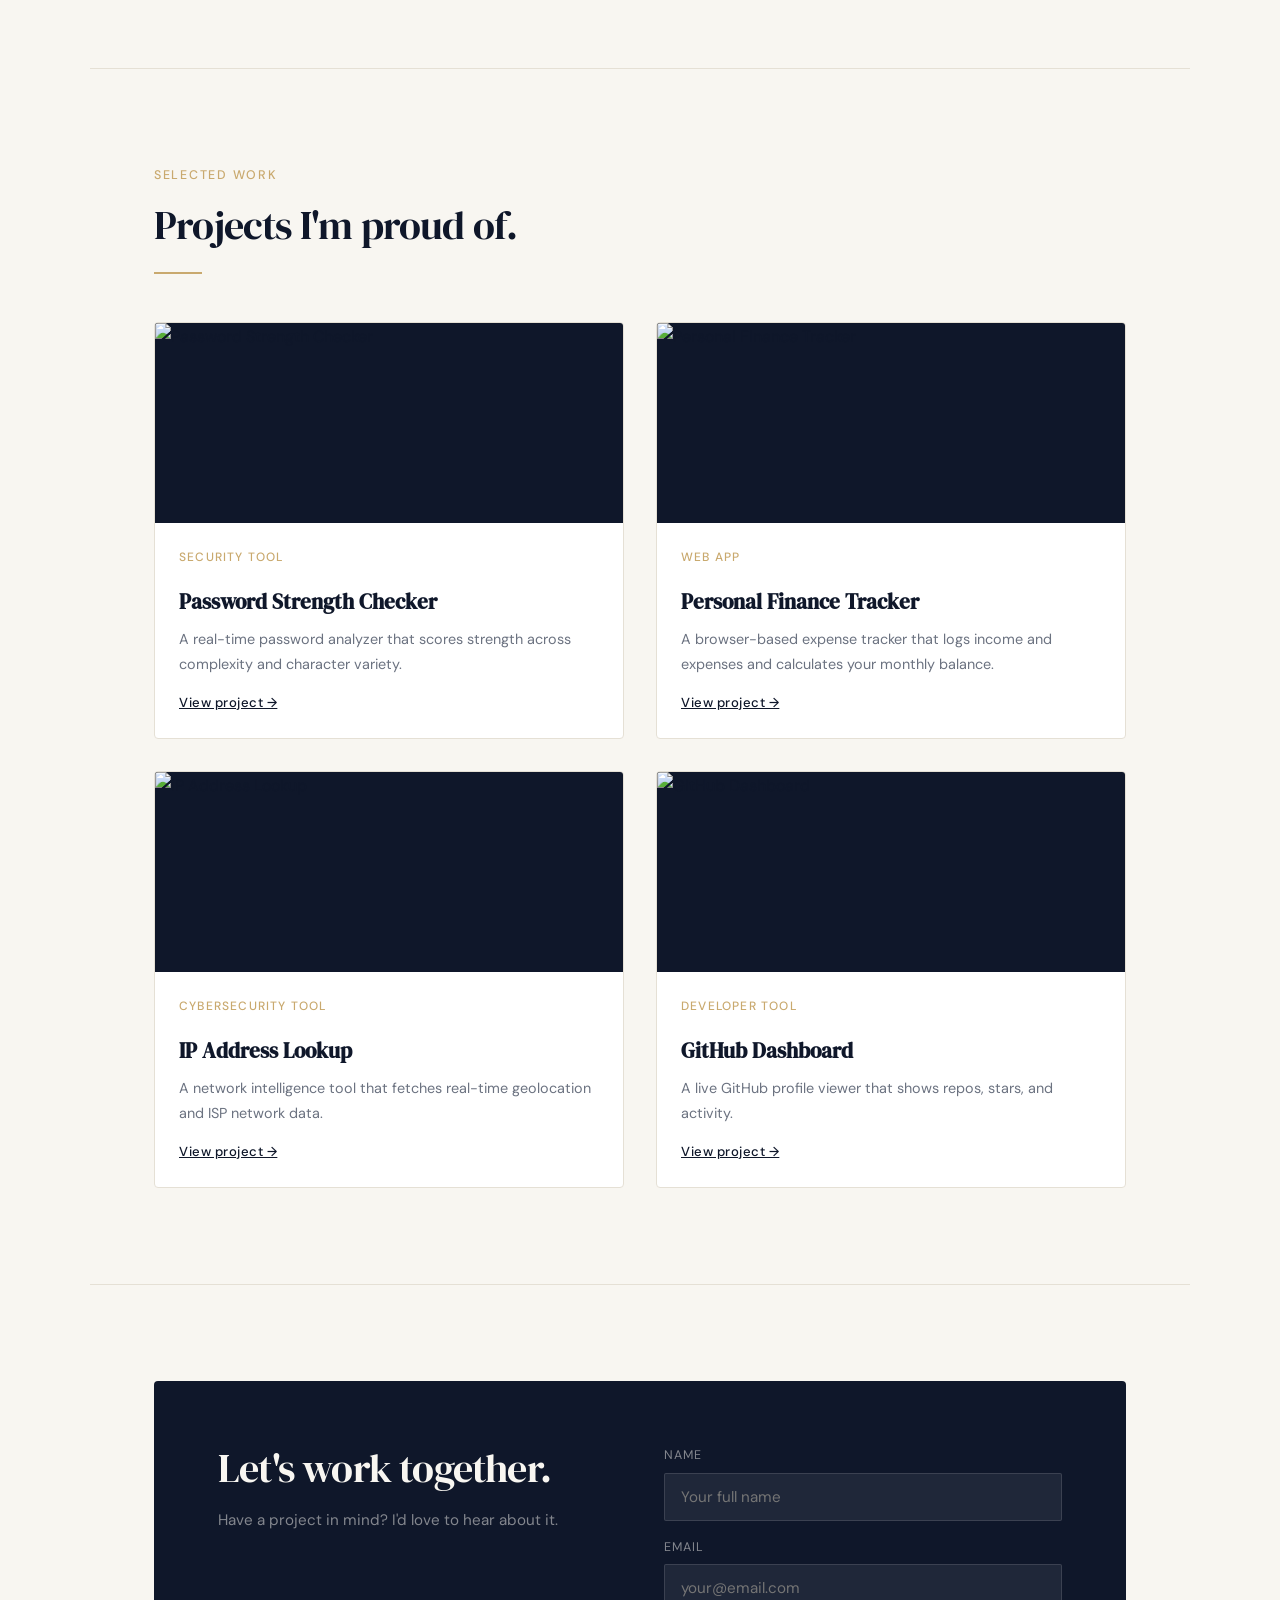
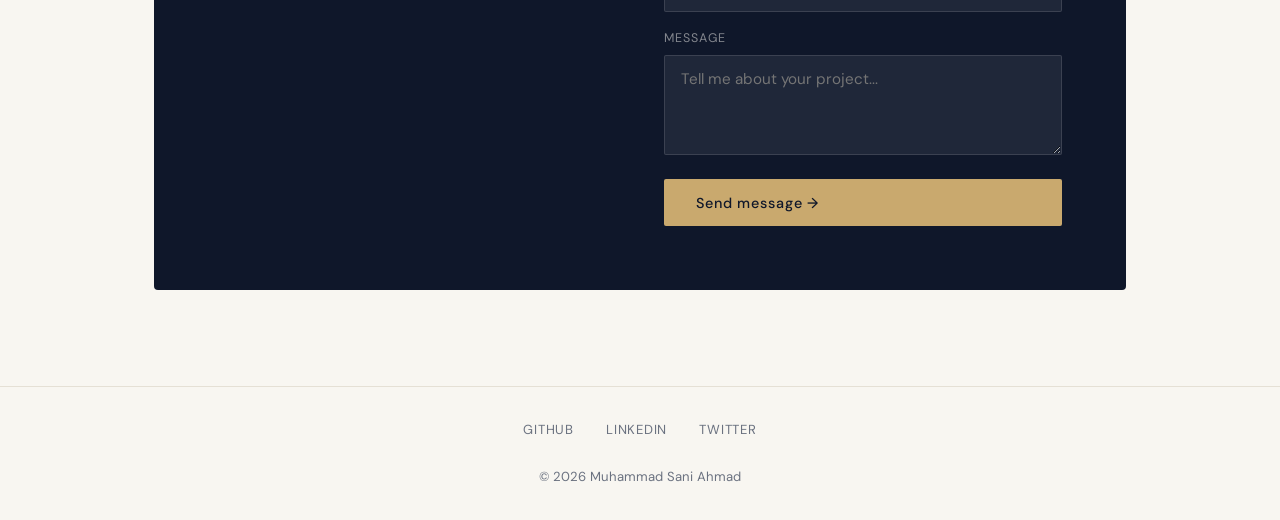
==== commit c52b6fee: "Update image source in index.html" ====
--- a/index.html
+++ b/index.html
@@ -38,7 +38,7 @@
     </div>
 
     <div class="hero-img">
-      <img src="assets/images/photo.jpg" alt="Muhammad Sani Ahmad">
+      <img src="photo.jpg" alt="Muhammad Sani Ahmad">
     </div>
   </div>
 </div>
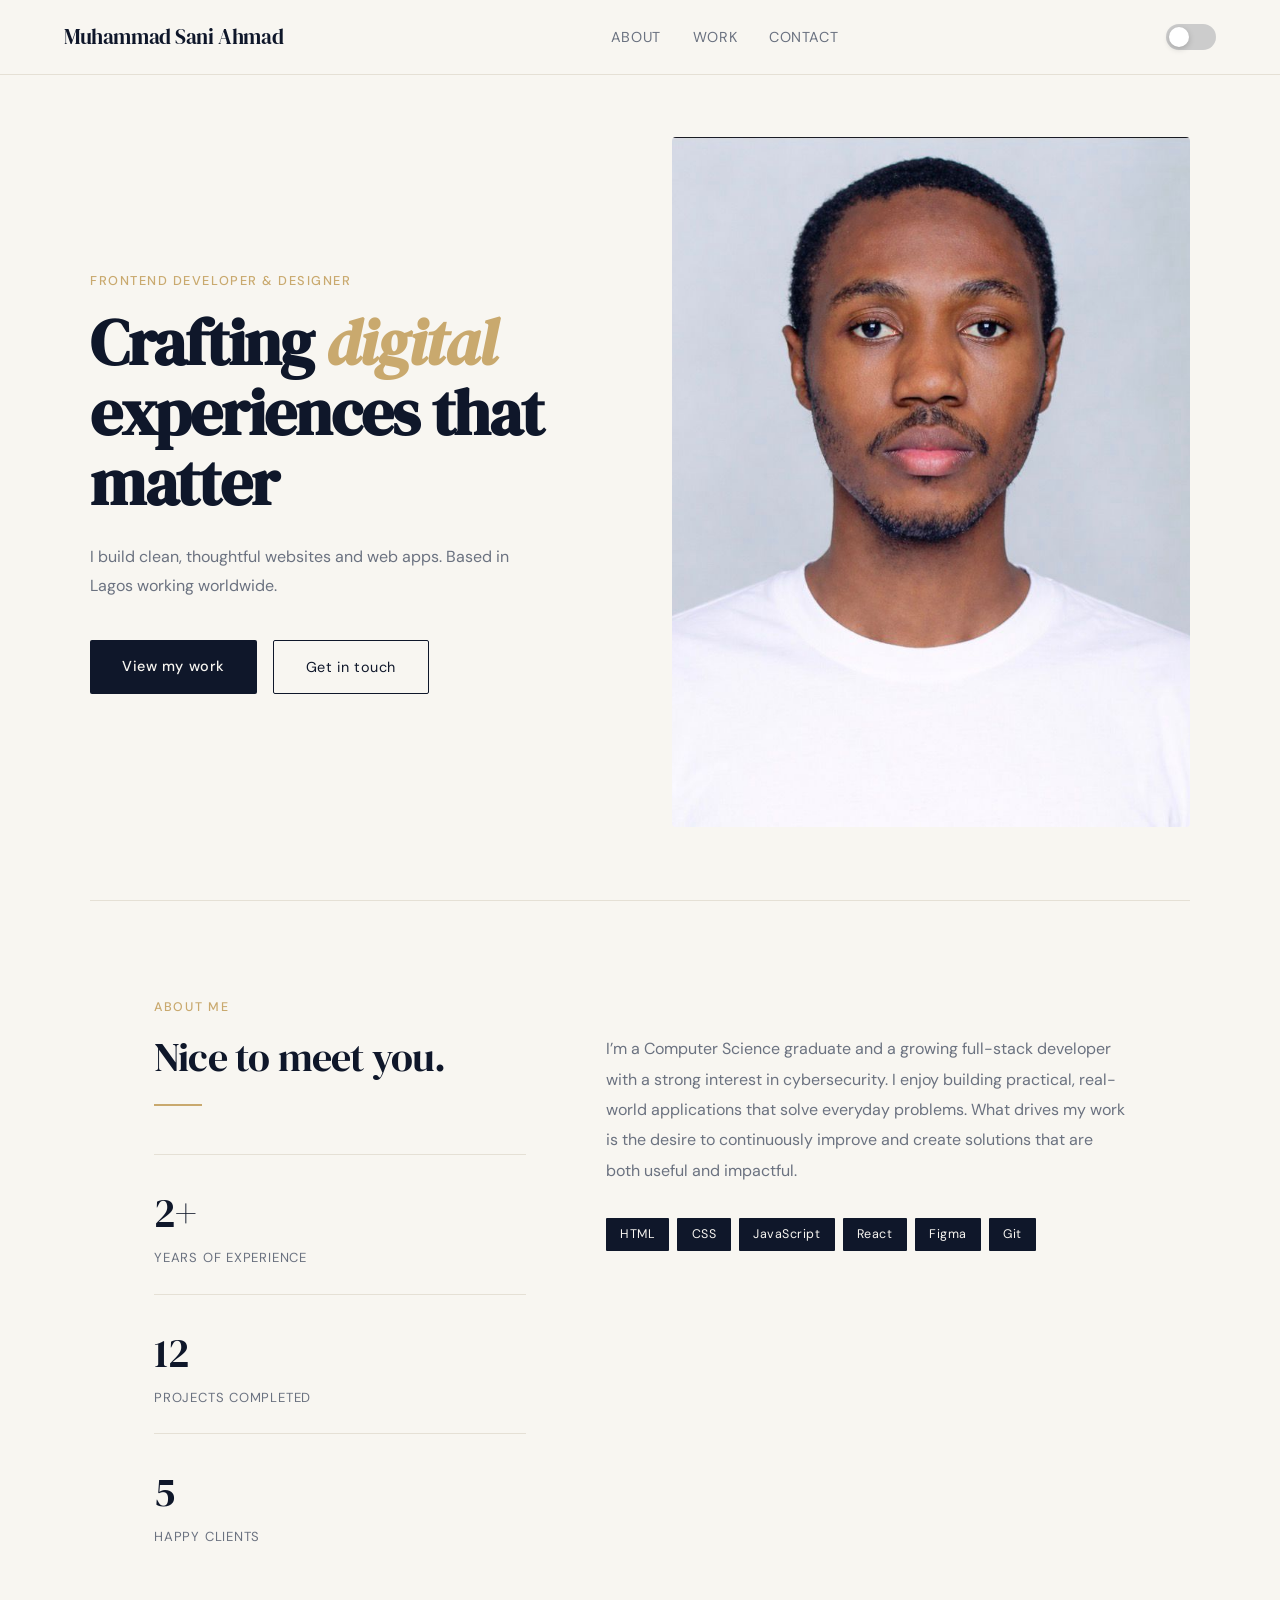
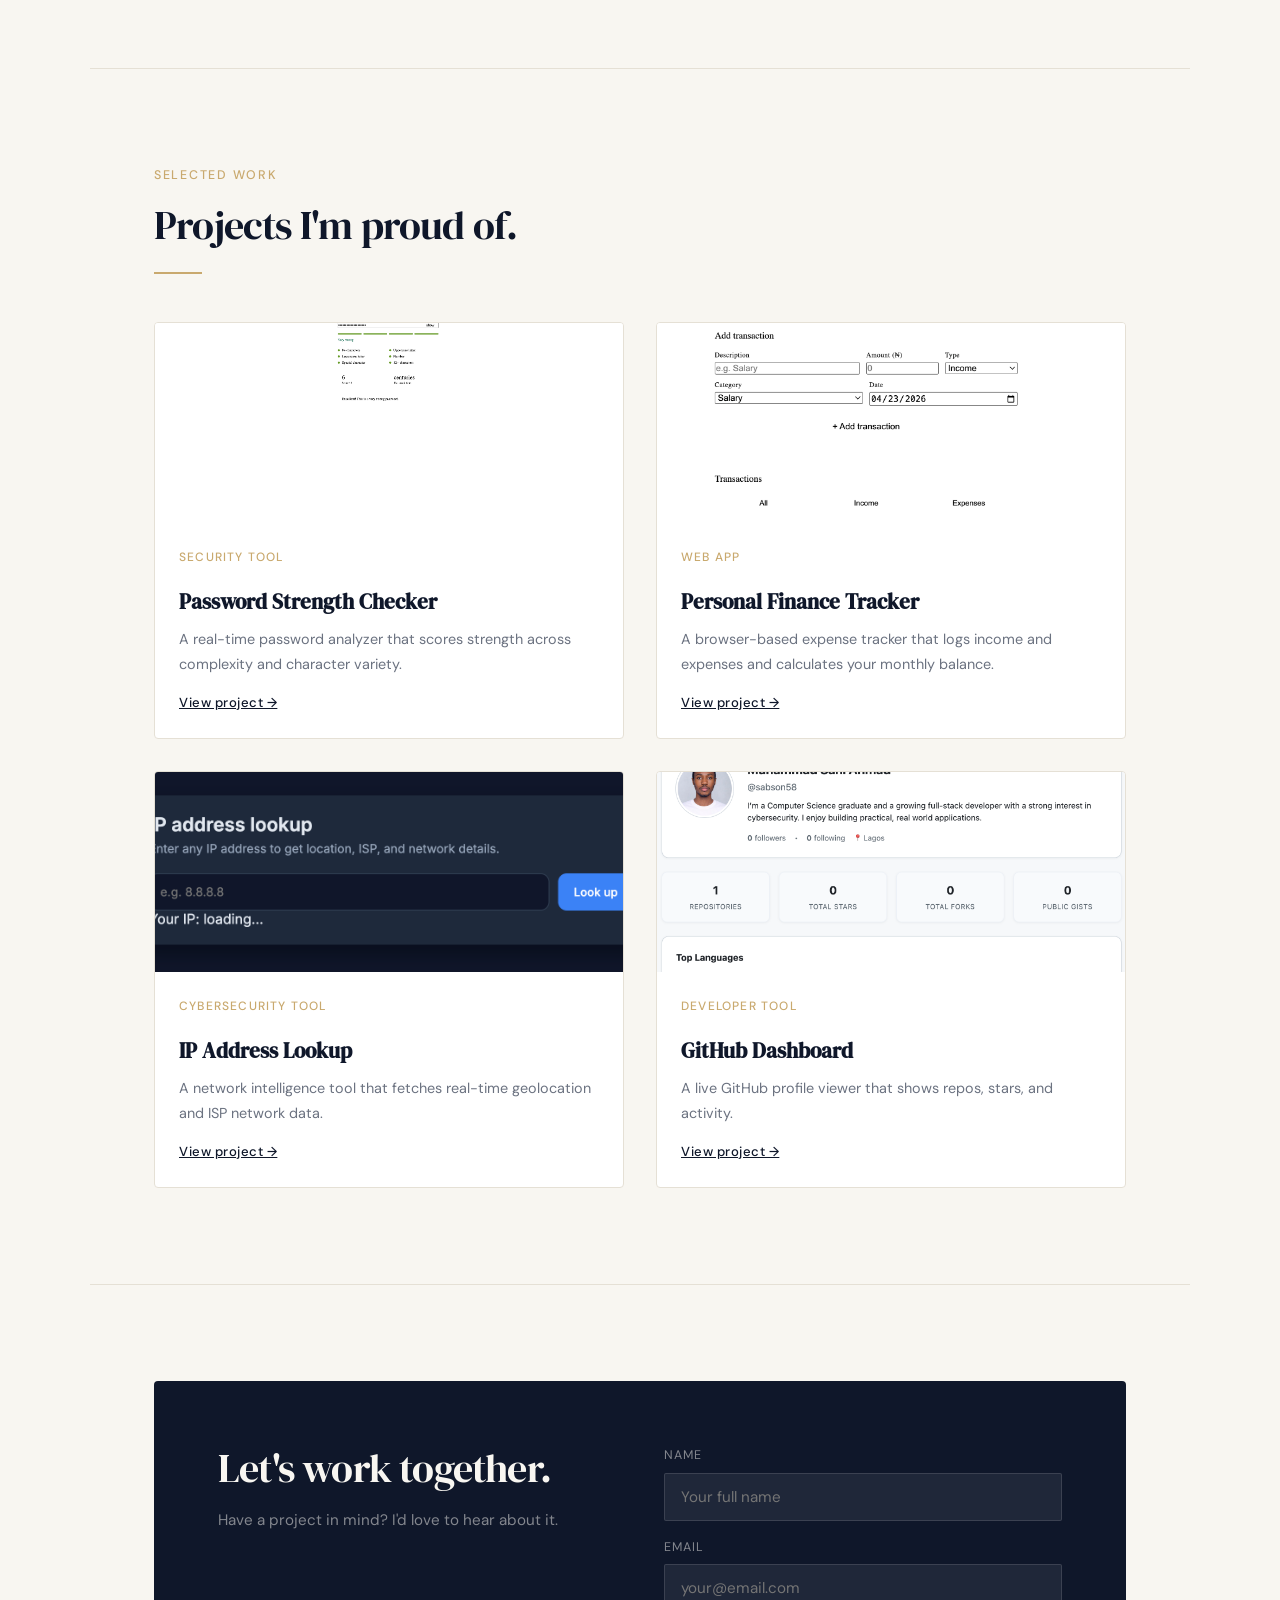
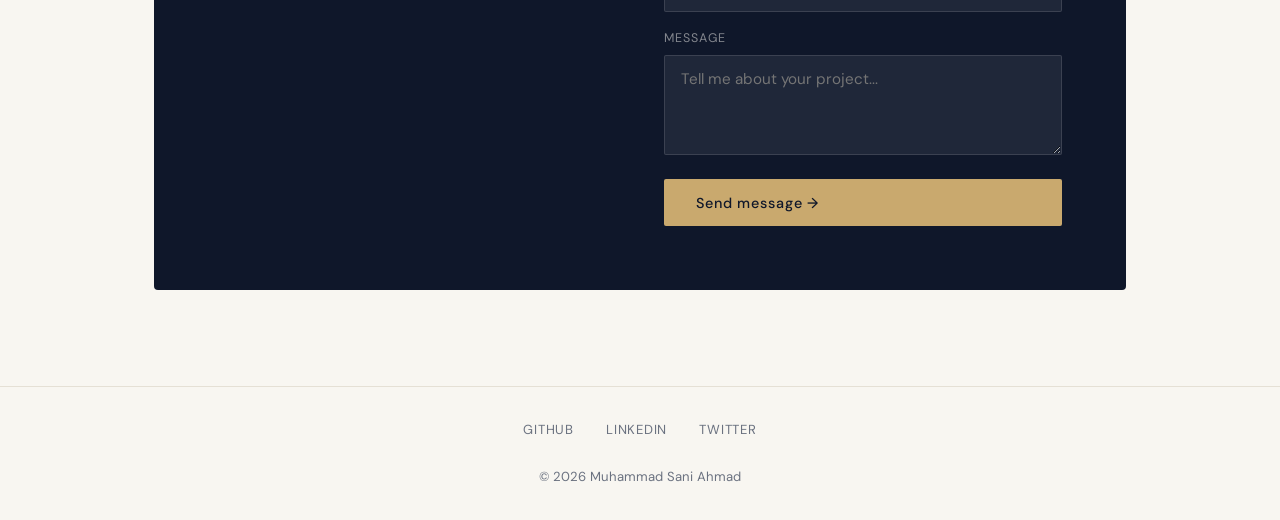
==== commit 8ec11dd9: "Update project links and image sources in index.html" ====
--- a/index.html
+++ b/index.html
@@ -91,7 +91,7 @@
 
     <div class="project-card">
       <div class="project-thumb">
-        <img src="assets/images/pws.jpg" alt="Password Strength Checker">
+        <img src="pws.jpg" alt="Password Strength Checker">
       </div>
       <div class="project-body">
         <p class="project-tag">Security Tool</p>
@@ -99,13 +99,13 @@
         <p class="project-desc">
           A real-time password analyzer that scores strength across complexity and character variety.
         </p>
-        <a href="projects/password-checker/index.html" class="project-link">View project →</a>
+        <a href="projects/password_strentght_checker.html" class="project-link">View project →</a>
       </div>
     </div>
 
     <div class="project-card">
       <div class="project-thumb">
-        <img src="assets/images/p.jpg" alt="Personal Finance Tracker">
+        <img src="p.jpg" alt="Personal Finance Tracker">
       </div>
       <div class="project-body">
         <p class="project-tag">Web App</p>
@@ -113,13 +113,13 @@
         <p class="project-desc">
           A browser-based expense tracker that logs income and expenses and calculates your monthly balance.
         </p>
-        <a href="projects/finance-tracker/index.html" class="project-link">View project →</a>
+        <a href="personal_finance_tracker.html" class="project-link">View project →</a>
       </div>
     </div>
 
     <div class="project-card">
       <div class="project-thumb">
-        <img src="assets/images/ip.jpg" alt="IP Address Lookup">
+        <img src="ip.jpg" alt="IP Address Lookup">
       </div>
       <div class="project-body">
         <p class="project-tag">Cybersecurity Tool</p>
@@ -127,13 +127,13 @@
         <p class="project-desc">
           A network intelligence tool that fetches real-time geolocation and ISP network data.
         </p>
-        <a href="projects/ip-lookup/index.html" class="project-link">View project →</a>
+        <a href="projects/ip_address_lookup_tool.html" class="project-link">View project →</a>
       </div>
     </div>
 
     <div class="project-card">
       <div class="project-thumb">
-        <img src="assets/images/git.jpg" alt="GitHub Dashboard">
+        <img src="git.jpg" alt="GitHub Dashboard">
       </div>
       <div class="project-body">
         <p class="project-tag">Developer Tool</p>
@@ -141,7 +141,7 @@
         <p class="project-desc">
           A live GitHub profile viewer that shows repos, stars, and activity.
         </p>
-        <a href="projects/github-dashboard/index.html" class="project-link">View project →</a>
+        <a href="github_dashboard.html" class="project-link">View project →</a>
       </div>
     </div>
 
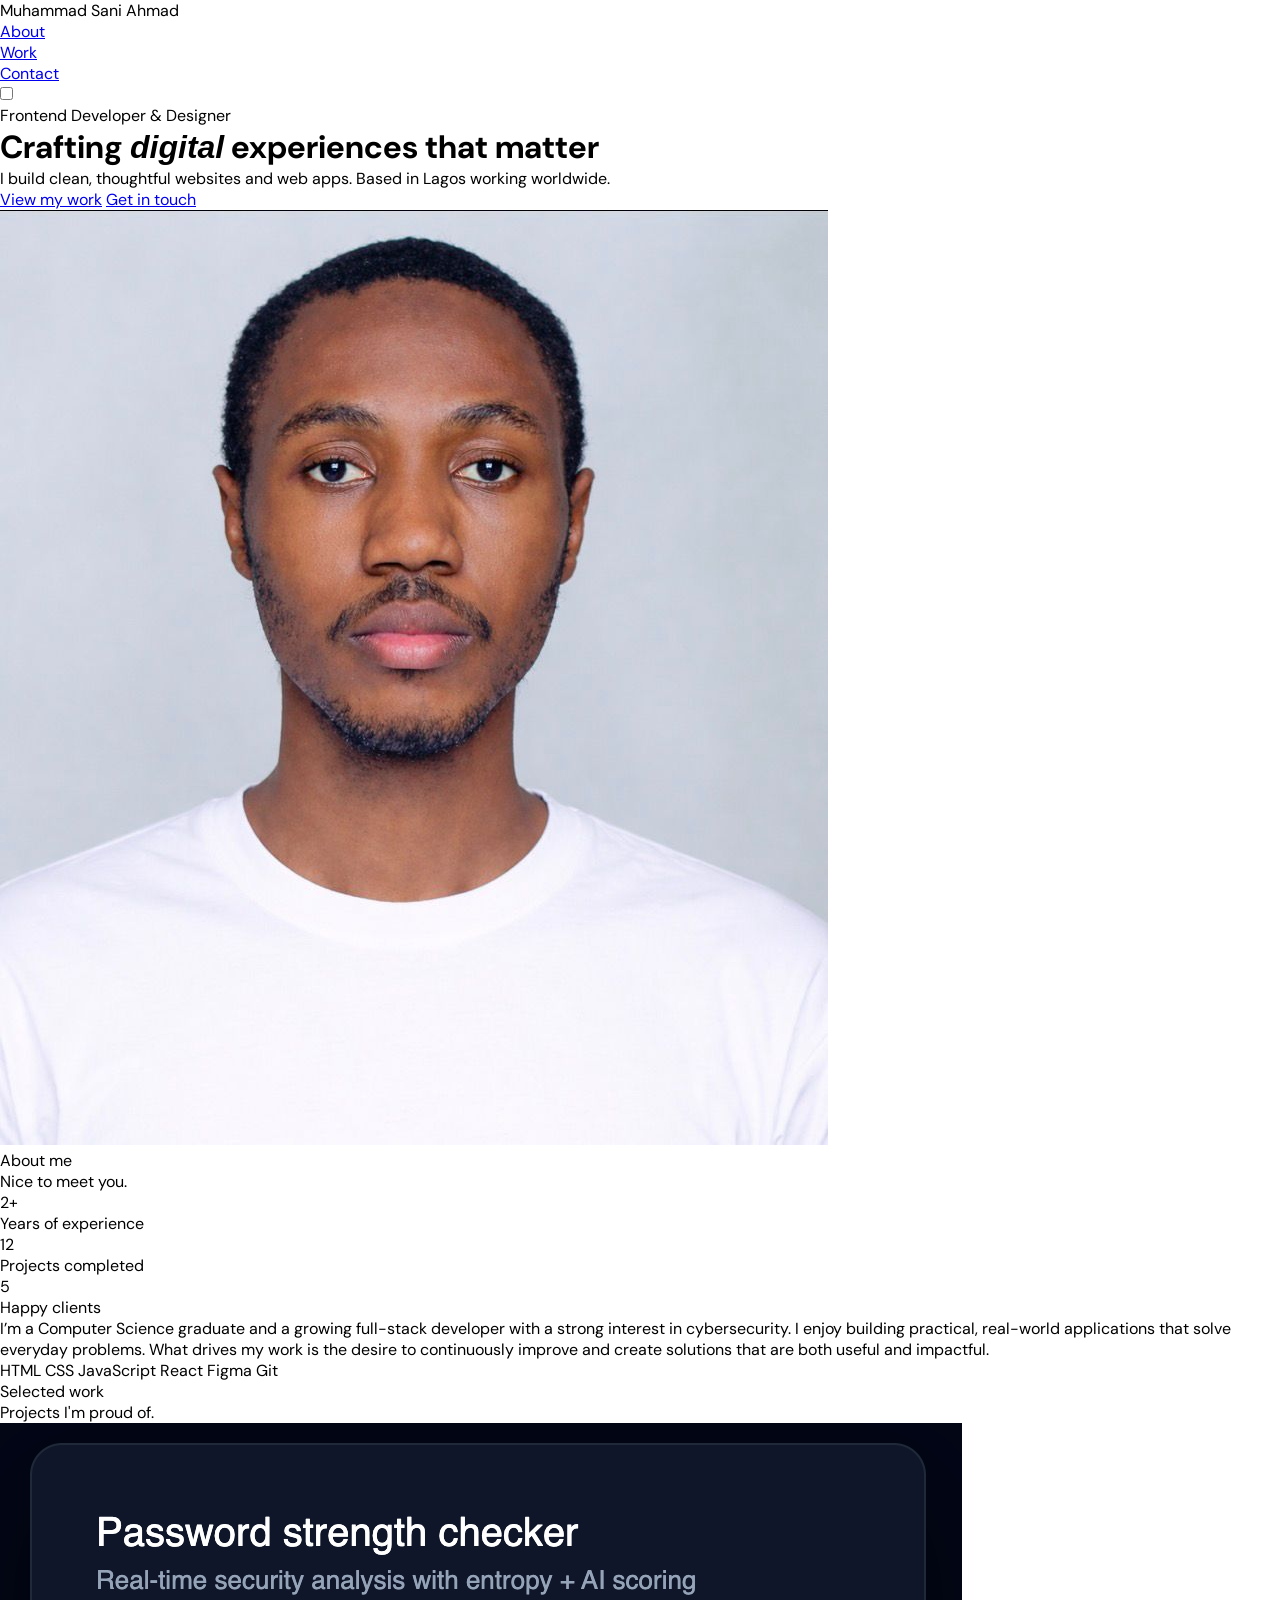
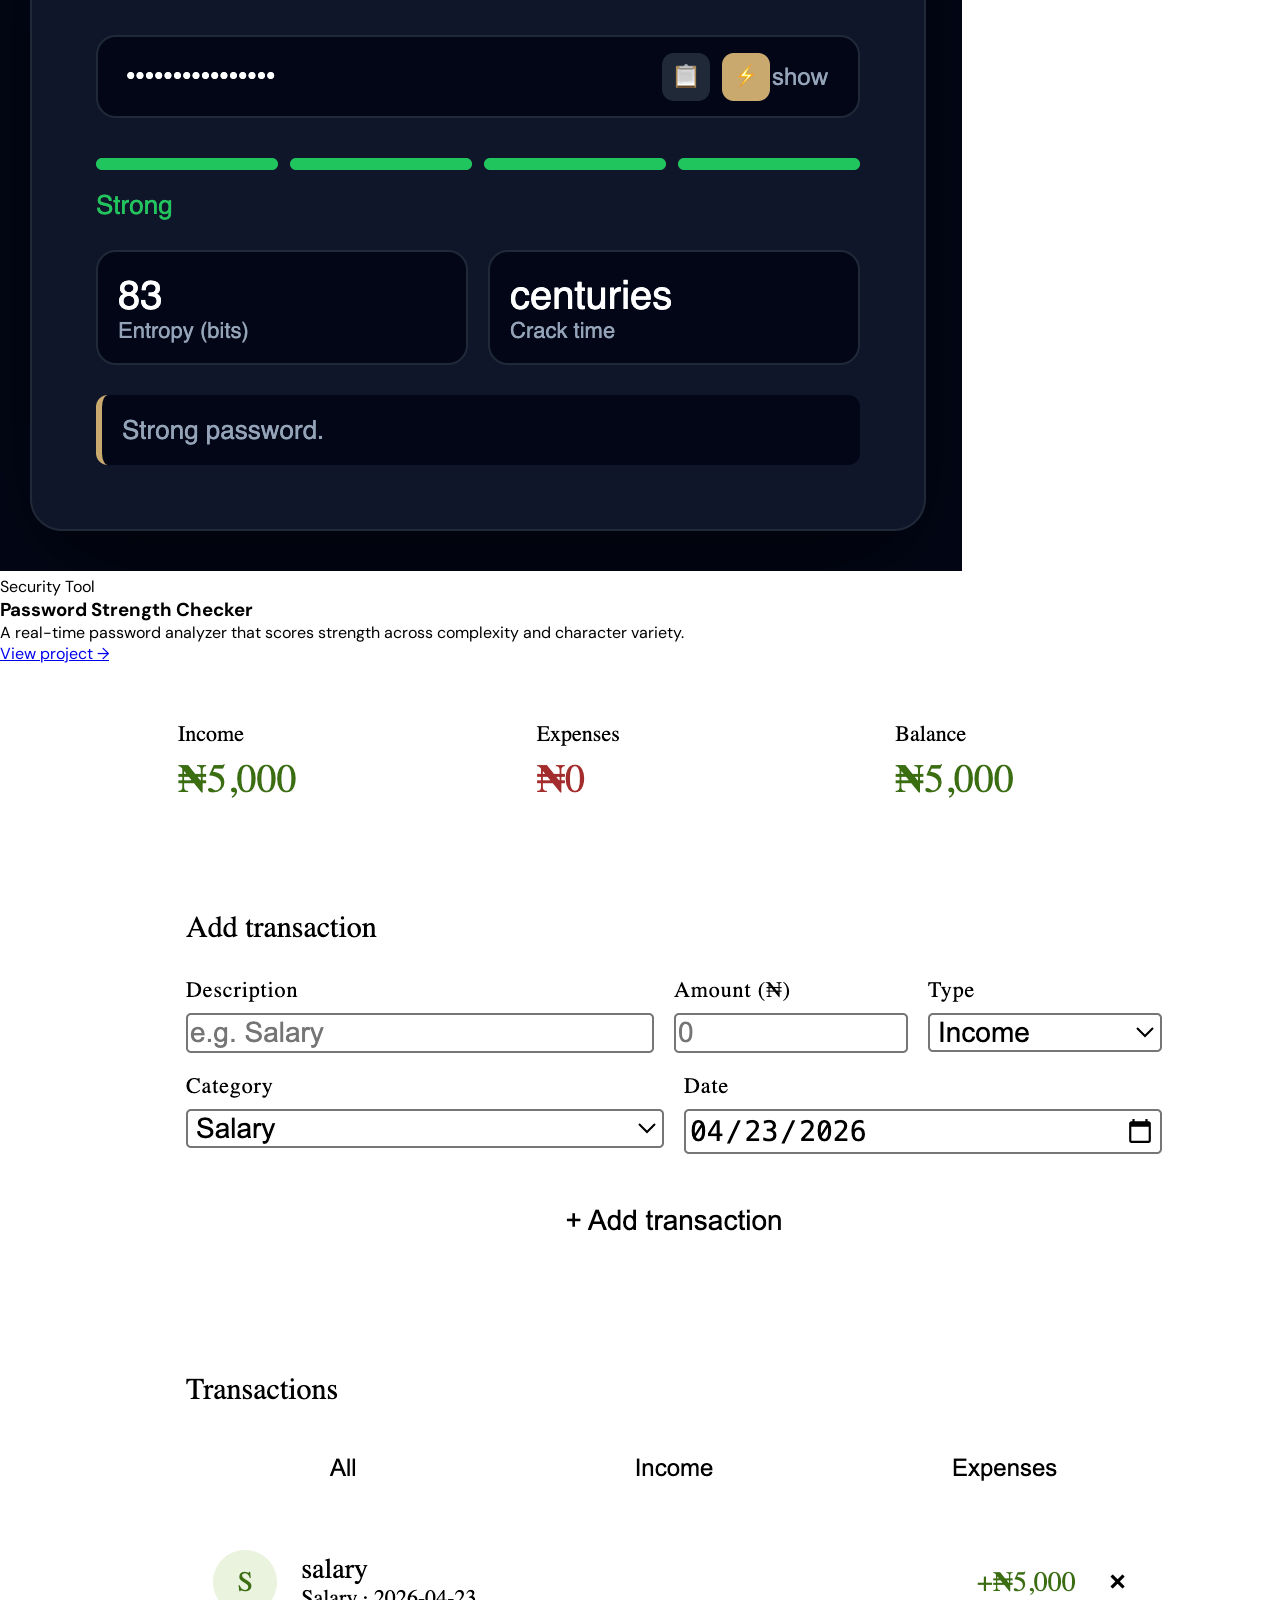
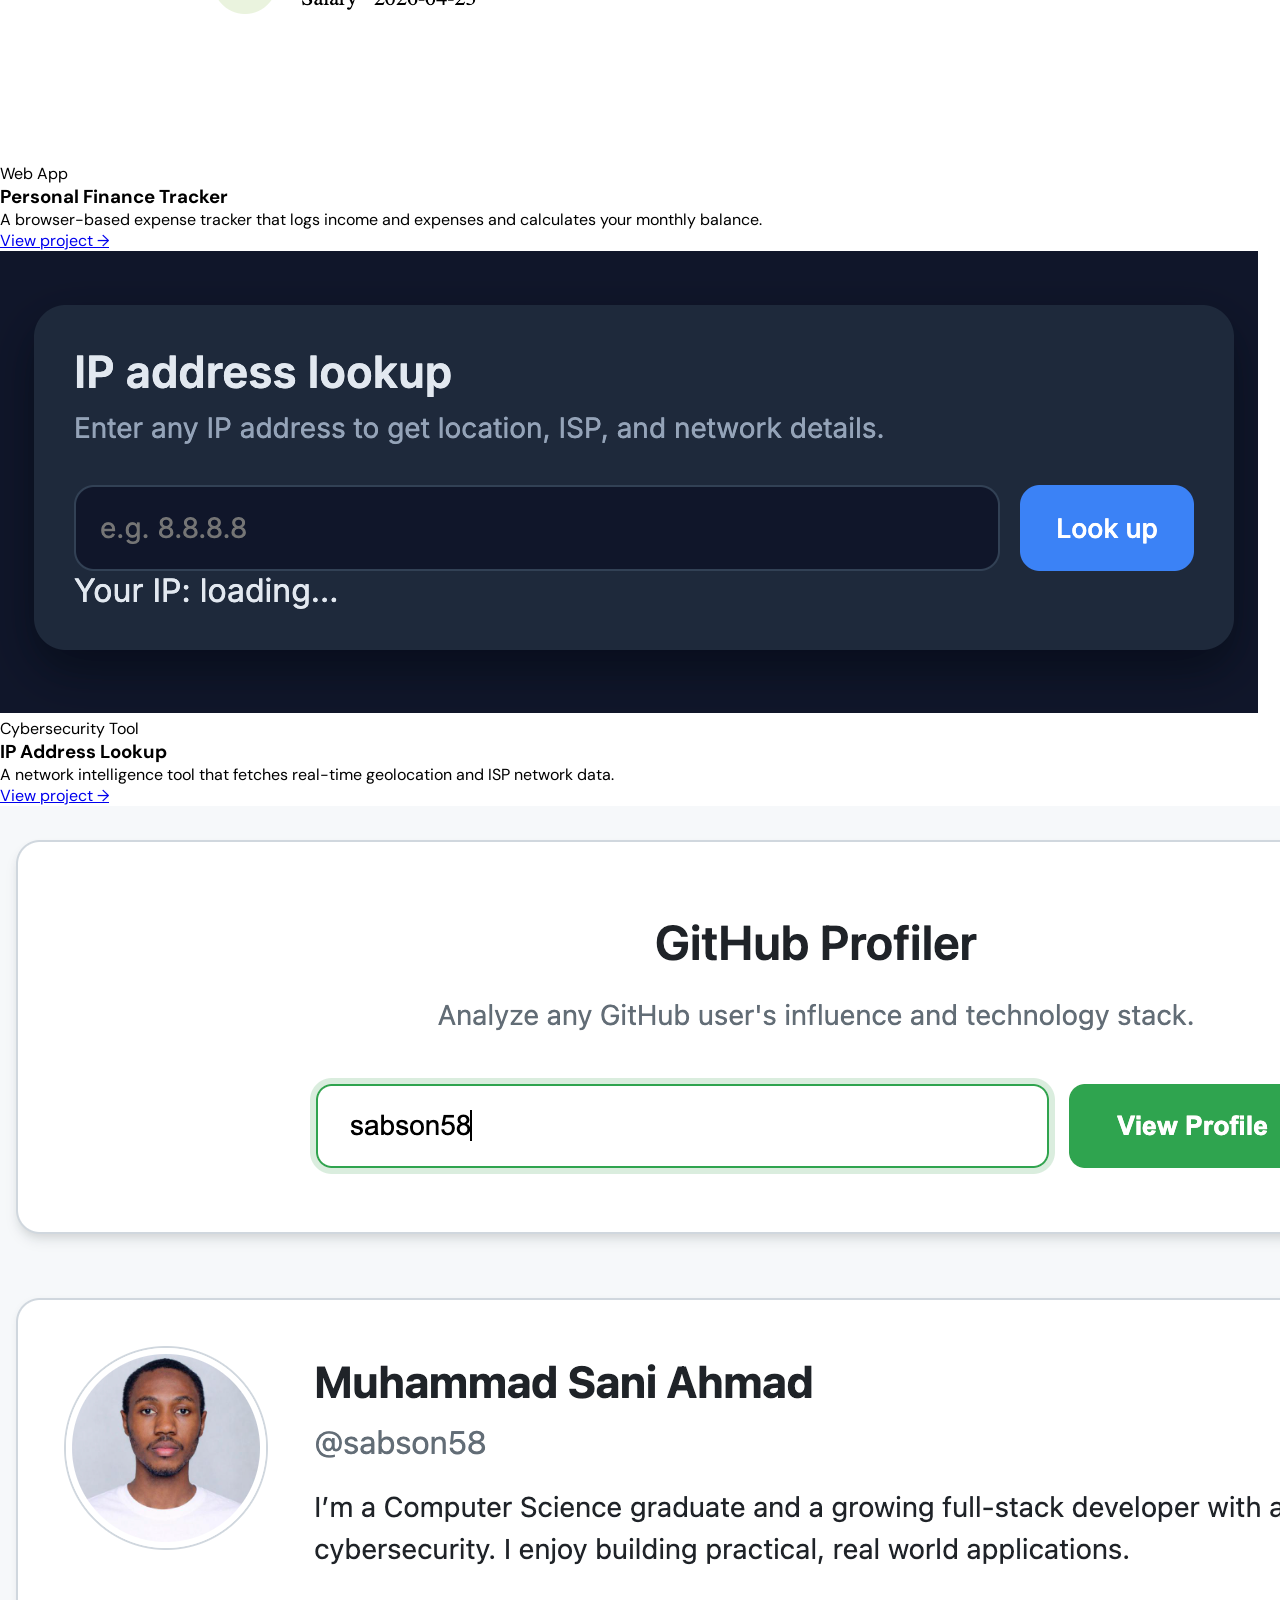
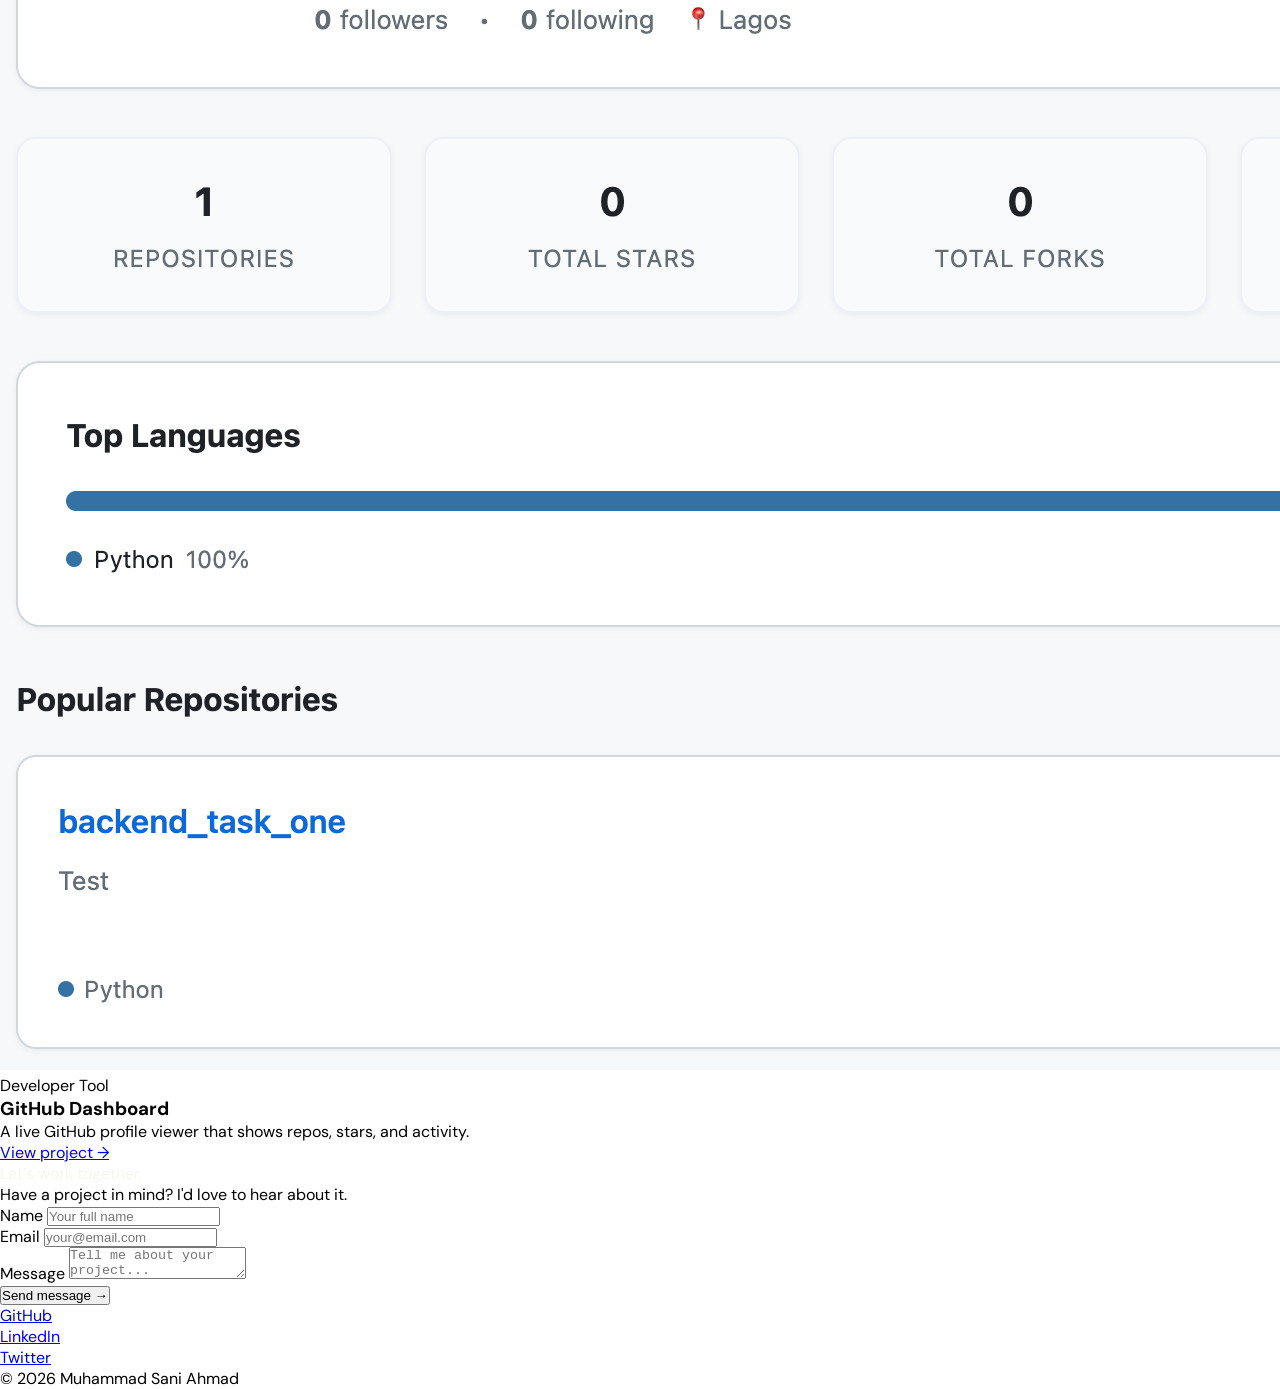
==== commit 156b0bad: "Add files via upload" ====
--- a/index.html
+++ b/index.html
@@ -38,7 +38,7 @@
     </div>
 
     <div class="hero-img">
-      <img src="photo.jpg" alt="Muhammad Sani Ahmad">
+      <img src="assets/images/photo.jpg" alt="Muhammad Sani Ahmad">
     </div>
   </div>
 </div>
@@ -91,7 +91,7 @@
 
     <div class="project-card">
       <div class="project-thumb">
-        <img src="pws.jpg" alt="Password Strength Checker">
+        <img src="assets/images/pws.jpg" alt="Password Strength Checker">
       </div>
       <div class="project-body">
         <p class="project-tag">Security Tool</p>
@@ -99,13 +99,13 @@
         <p class="project-desc">
           A real-time password analyzer that scores strength across complexity and character variety.
         </p>
-        <a href="projects/password_strentght_checker.html" class="project-link">View project →</a>
+        <a href="projects/password-checker/index.html" class="project-link">View project →</a>
       </div>
     </div>
 
     <div class="project-card">
       <div class="project-thumb">
-        <img src="p.jpg" alt="Personal Finance Tracker">
+        <img src="assets/images/p.jpg" alt="Personal Finance Tracker">
       </div>
       <div class="project-body">
         <p class="project-tag">Web App</p>
@@ -113,13 +113,13 @@
         <p class="project-desc">
           A browser-based expense tracker that logs income and expenses and calculates your monthly balance.
         </p>
-        <a href="personal_finance_tracker.html" class="project-link">View project →</a>
+        <a href="projects/finance-tracker/index.html" class="project-link">View project →</a>
       </div>
     </div>
 
     <div class="project-card">
       <div class="project-thumb">
-        <img src="ip.jpg" alt="IP Address Lookup">
+        <img src="assets/images/ip.jpg" alt="IP Address Lookup">
       </div>
       <div class="project-body">
         <p class="project-tag">Cybersecurity Tool</p>
@@ -127,13 +127,13 @@
         <p class="project-desc">
           A network intelligence tool that fetches real-time geolocation and ISP network data.
         </p>
-        <a href="projects/ip_address_lookup_tool.html" class="project-link">View project →</a>
+        <a href="projects/ip-lookup/index.html" class="project-link">View project →</a>
       </div>
     </div>
 
     <div class="project-card">
       <div class="project-thumb">
-        <img src="git.jpg" alt="GitHub Dashboard">
+        <img src="assets/images/git.jpg" alt="GitHub Dashboard">
       </div>
       <div class="project-body">
         <p class="project-tag">Developer Tool</p>
@@ -141,7 +141,7 @@
         <p class="project-desc">
           A live GitHub profile viewer that shows repos, stars, and activity.
         </p>
-        <a href="github_dashboard.html" class="project-link">View project →</a>
+        <a href="projects/github-dashboard/index.html" class="project-link">View project →</a>
       </div>
     </div>
 
@@ -184,4 +184,4 @@
 
 <script src="js/main.js"></script>
 </body>
-</html>
+</html>
--- a/css/global.css
+++ b/css/global.css
@@ -0,0 +1,18 @@
+/* variables */
+:root {
+  --navy:#0f172a;
+  --off:#f8f6f1;
+  --accent:#c9a96e;
+}
+
+/* reset */
+* {
+  margin:0;
+  padding:0;
+  box-sizing:border-box;
+}
+
+/* typography */
+body {
+  font-family:'DM Sans', sans-serif;
+}
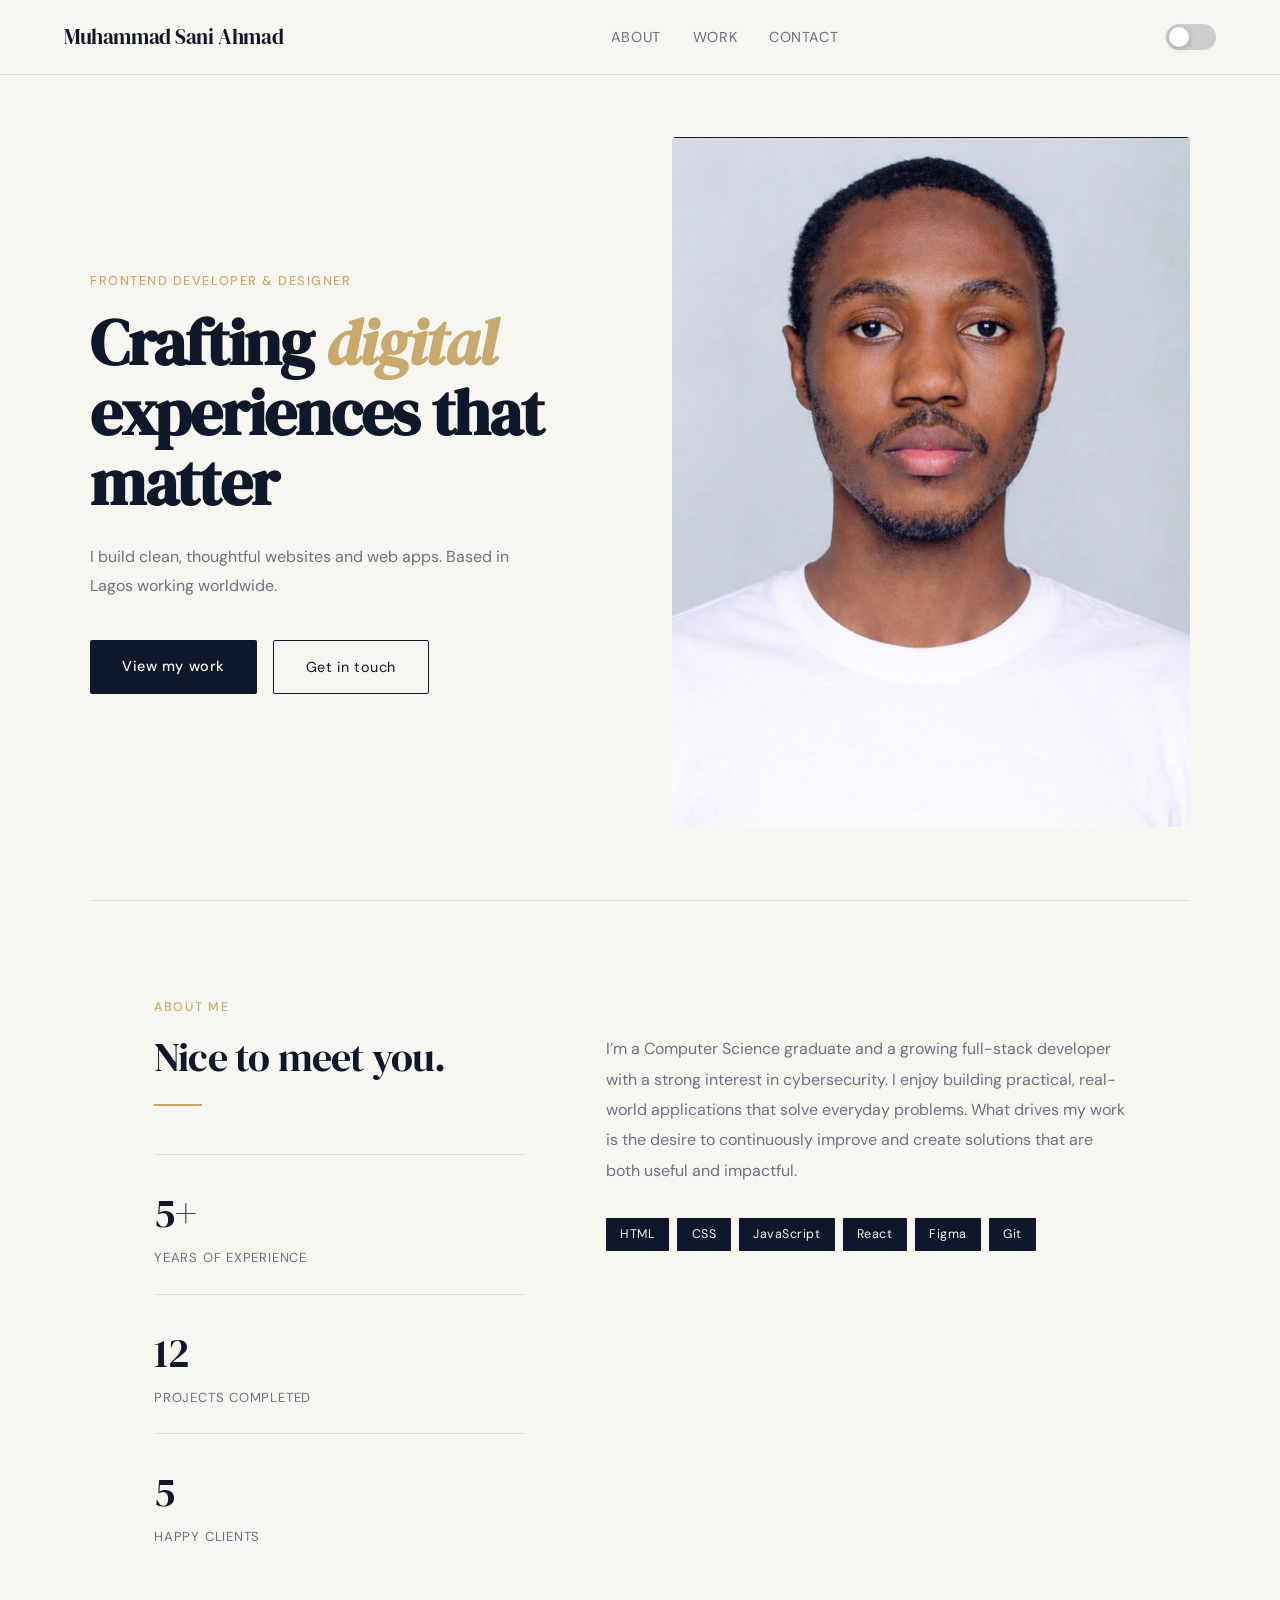
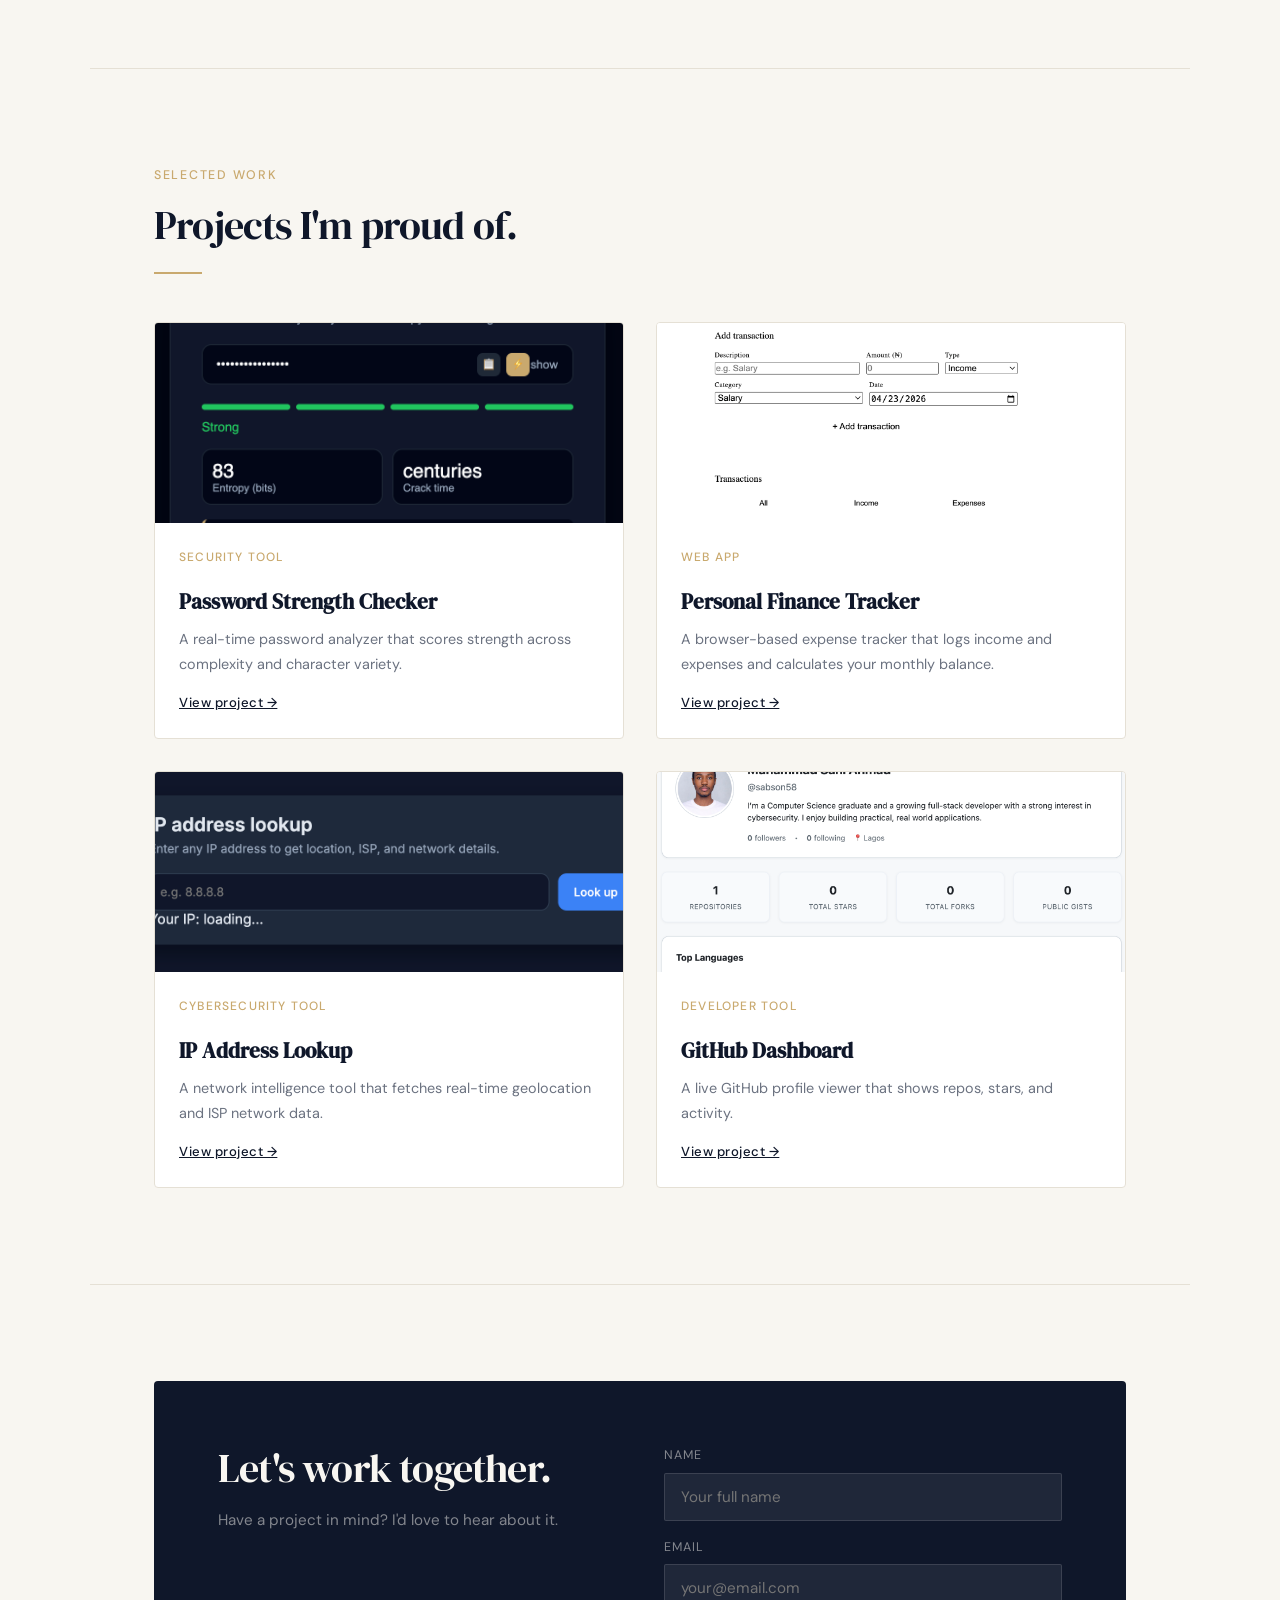
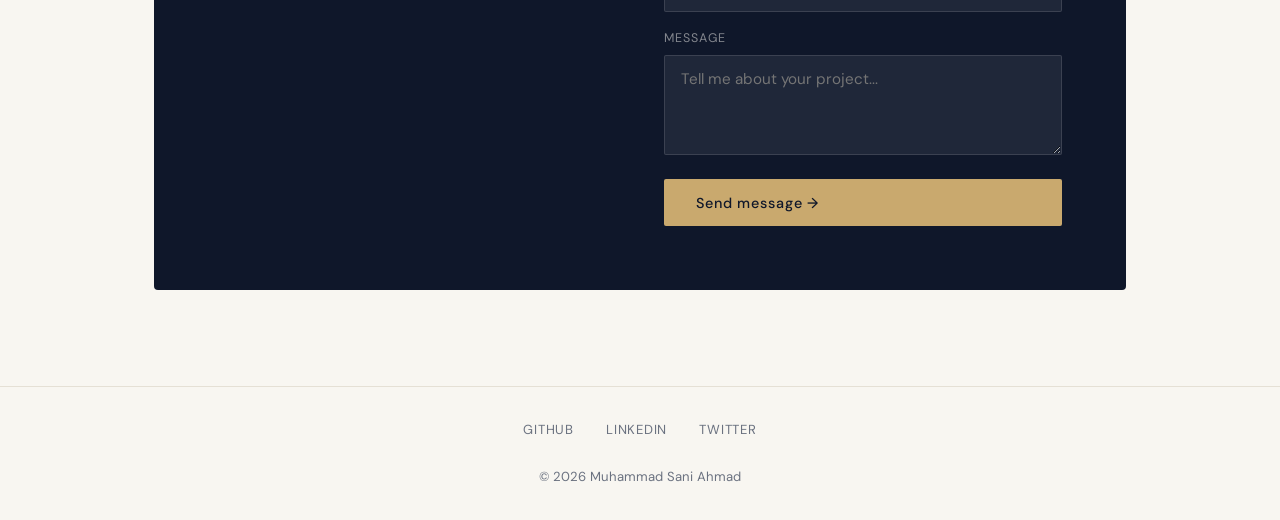
==== commit 04827684: "Update experience years from 2 to 5" ====
--- a/index.html
+++ b/index.html
@@ -52,7 +52,7 @@
       <div class="section-divider"></div>
 
       <div class="about-stat">
-        <div class="stat-num">2+</div>
+        <div class="stat-num">5+</div>
         <div class="stat-label">Years of experience</div>
       </div>
       <div class="about-stat">
@@ -184,4 +184,4 @@
 
 <script src="js/main.js"></script>
 </body>
-</html>+</html>
--- a/style.css
+++ b/style.css
@@ -0,0 +1,527 @@
+
+*{margin:0;padding:0;box-sizing:border-box}
+:root{
+  --navy:#0f172a;--off:#f8f6f1;--accent:#c9a96e;--muted:#6b7280;--border:#e5e0d5;
+  --font-head:'DM Serif Display',serif;--font-body:'DM Sans',sans-serif;
+}
+html{scroll-behavior:smooth}
+body{font-family:var(--font-body);background:var(--off);color:var(--navy);font-size:16px;line-height:1.7}
+
+nav{
+  position:fixed;top:0;left:0;right:0;z-index:100;
+  display:flex;align-items:center;justify-content:space-between;
+  padding:1.2rem 4rem;background:rgba(248,246,241,0.92);backdrop-filter:blur(8px);
+  border-bottom:1px solid var(--border);
+}
+.logo{font-family:var(--font-head);font-size:1.3rem;color:var(--navy);letter-spacing:-0.02em}
+.nav-links{display:flex;gap:2rem;list-style:none}
+.nav-links a{text-decoration:none;color:var(--muted);font-size:0.9rem;font-weight:400;letter-spacing:0.04em;text-transform:uppercase;transition:color 0.2s}
+.nav-links a:hover{color:var(--accent)}
+
+.hero{
+  min-height:100vh;display:flex;align-items:center;
+  padding:8rem 4rem 4rem;position:relative;overflow:hidden;
+}
+.hero-grid{display:grid;grid-template-columns:1fr 1fr;gap:4rem;align-items:center;max-width:1100px;margin:0 auto;width:100%}
+.hero-tag{font-size:0.8rem;letter-spacing:0.12em;text-transform:uppercase;color:var(--accent);font-weight:500;margin-bottom:1rem}
+.hero h1{font-family:var(--font-head);font-size:clamp(2.8rem,5vw,4rem);line-height:1.1;letter-spacing:-0.02em;margin-bottom:1.5rem}
+.hero h1 em{font-style:italic;color:var(--accent)}
+.hero-sub{color:var(--muted);font-size:1rem;max-width:420px;margin-bottom:2.5rem;line-height:1.8}
+.hero-btns{display:flex;gap:1rem;flex-wrap:wrap}
+.btn-primary{background:var(--navy);color:var(--off);padding:0.85rem 2rem;border-radius:2px;text-decoration:none;font-size:0.9rem;letter-spacing:0.04em;font-weight:500;transition:opacity 0.2s}
+.btn-primary:hover{opacity:0.85}
+.btn-ghost{border:1px solid var(--navy);color:var(--navy);padding:0.85rem 2rem;border-radius:2px;text-decoration:none;font-size:0.9rem;letter-spacing:0.04em;font-weight:400;transition:background 0.2s}
+.btn-ghost:hover{background:rgba(15,23,42,0.06)}
+.hero-img{aspect-ratio:3/4;background:var(--navy);border-radius:4px;position:relative;overflow:hidden;display:flex;align-items:flex-end}
+.hero-img-placeholder{width:100%;height:100%;background:linear-gradient(160deg,#1e293b 0%,#0f172a 100%);display:flex;flex-direction:column;justify-content:flex-end;padding:2rem}
+.hero-img-label{color:rgba(255,255,255,0.4);font-size:0.75rem;letter-spacing:0.08em;text-transform:uppercase;margin-bottom:0.5rem}
+.hero-img-hint{color:rgba(255,255,255,0.2);font-size:0.7rem}
+.hero-deco{position:absolute;top:2rem;right:2rem;font-family:var(--font-head);font-size:8rem;color:rgba(255,255,255,0.04);line-height:1}
+
+section{padding:6rem 4rem;max-width:1100px;margin:0 auto}
+.section-label{font-size:0.78rem;letter-spacing:0.14em;text-transform:uppercase;color:var(--accent);font-weight:500;margin-bottom:1rem}
+.section-title{font-family:var(--font-head);font-size:clamp(2rem,3.5vw,2.8rem);letter-spacing:-0.02em;line-height:1.15;margin-bottom:0.5rem}
+.section-divider{width:48px;height:2px;background:var(--accent);margin:1.5rem 0 3rem}
+
+.about-grid{display:grid;grid-template-columns:1fr 1.4fr;gap:5rem;align-items:start}
+.about-stat{border-top:1px solid var(--border);padding-top:1.5rem;margin-bottom:1.5rem}
+.stat-num{font-family:var(--font-head);font-size:2.5rem;color:var(--navy)}
+.stat-label{font-size:0.82rem;color:var(--muted);letter-spacing:0.06em;text-transform:uppercase}
+.about-text{color:var(--muted);line-height:1.9;margin-bottom:1.5rem}
+.skills-row{display:flex;flex-wrap:wrap;gap:0.5rem;margin-top:2rem}
+.skill-tag{background:var(--navy);color:var(--off);font-size:0.78rem;padding:0.35rem 0.9rem;border-radius:1px;letter-spacing:0.04em}
+
+.work-grid{display:grid;grid-template-columns:1fr 1fr;gap:1.5rem;margin-top:0}
+.project-card{background:#fff;border:1px solid var(--border);border-radius:4px;overflow:hidden;transition:transform 0.25s,box-shadow 0.25s;cursor:pointer;text-decoration:none;color:inherit;display:block}
+.project-card:hover{transform:translateY(-4px);box-shadow:0 12px 32px rgba(15,23,42,0.1)}
+.project-thumb{height:200px;background:var(--navy);display:flex;align-items:center;justify-content:center;position:relative;overflow:hidden}
+.thumb-1{background:#1e293b}.thumb-2{background:#14532d}.thumb-3{background:#1e1b4b}.thumb-4{background:#431407}
+.thumb-label{color:rgba(255,255,255,0.25);font-size:0.7rem;letter-spacing:0.1em;text-transform:uppercase}
+.project-body{padding:1.5rem}
+.project-tag{font-size:0.72rem;color:var(--accent);letter-spacing:0.1em;text-transform:uppercase;font-weight:500;margin-bottom:0.5rem}
+.project-title{font-family:var(--font-head);font-size:1.3rem;margin-bottom:0.5rem}
+.project-desc{color:var(--muted);font-size:0.88rem;line-height:1.7}
+.project-link{display:inline-flex;align-items:center;gap:0.4rem;margin-top:1rem;font-size:0.82rem;color:var(--navy);font-weight:500;letter-spacing:0.04em}
+
+.contact-wrap{background:var(--navy);border-radius:4px;padding:4rem;display:grid;grid-template-columns:1fr 1fr;gap:4rem;align-items:start}
+.contact-wrap .section-label{color:var(--accent)}
+.contact-wrap .section-title{color:var(--off)}
+.contact-sub{color:rgba(248,246,241,0.5);margin-top:1rem;line-height:1.8;font-size:0.95rem}
+.contact-form{display:flex;flex-direction:column;gap:1rem}
+.field{display:flex;flex-direction:column;gap:0.4rem}
+.field label{font-size:0.78rem;color:rgba(248,246,241,0.5);letter-spacing:0.08em;text-transform:uppercase}
+.field input,.field textarea{background:rgba(255,255,255,0.07);border:1px solid rgba(255,255,255,0.12);border-radius:2px;padding:0.8rem 1rem;color:var(--off);font-family:var(--font-body);font-size:0.95rem;outline:none;transition:border 0.2s}
+.field input:focus,.field textarea:focus{border-color:var(--accent)}
+.field textarea{resize:vertical;min-height:100px}
+.btn-send{background:var(--accent);color:var(--navy);border:none;padding:0.9rem 2rem;border-radius:2px;font-family:var(--font-body);font-size:0.9rem;font-weight:500;letter-spacing:0.06em;cursor:pointer;transition:opacity 0.2s;text-align:left;margin-top:0.5rem}
+.btn-send:hover{opacity:0.88}
+
+footer{text-align:center;padding:3rem 4rem;border-top:1px solid var(--border);color:var(--muted);font-size:0.82rem}
+.footer-socials{display:flex;justify-content:center;gap:2rem;margin-bottom:1.5rem;list-style:none}
+.footer-socials a{text-decoration:none;color:var(--muted);font-size:0.82rem;letter-spacing:0.06em;text-transform:uppercase;transition:color 0.2s}
+.footer-socials a:hover{color:var(--navy)}
+
+@keyframes fadeUp{from{opacity:0;transform:translateY(24px)}to{opacity:1;transform:translateY(0)}}
+.hero-content>*{animation:fadeUp 0.7s ease both}
+.hero-tag{animation-delay:0.1s}
+.hero h1{animation-delay:0.2s}
+.hero-sub{animation-delay:0.3s}
+.hero-btns{animation-delay:0.4s}
+.hero-img{animation:fadeUp 0.9s 0.3s ease both}
+
+.hero-img img{
+  width:100%;
+  height:100%;
+  object-fit:cover;
+  display:block;
+}
+
+.project-thumb img{
+  width:100%;
+  height:100%;
+  object-fit:contain;
+  display:block;
+}
+
+
+:root{
+  --navy:#0f172a;
+  --off:#f8f6f1;
+  --accent:#c9a96e;
+  --muted:#6b7280;
+  --border:#e5e0d5;
+
+  --font-head:'DM Serif Display',serif;
+  --font-body:'DM Sans',sans-serif;
+}
+
+
+body.dark{
+  --navy:#f8f6f1;
+  --off:#0b0f19;
+  --accent:#d4af37;
+  --muted:#9ca3af;
+  --border:#1f2937;
+}
+
+
+.theme-toggle{
+  background:none;
+  border:1px solid var(--border);
+  padding:0.4rem 0.7rem;
+  cursor:pointer;
+  font-size:0.9rem;
+  border-radius:4px;
+  color:var(--navy);
+  transition:all 0.2s ease;
+}
+
+.theme-toggle:hover{
+  background:rgba(0,0,0,0.05);
+}
+
+.theme-switch{
+  position:relative;
+  width:50px;
+  height:26px;
+  display:inline-block;
+}
+
+
+.theme-switch input{
+  opacity:0;
+  width:0;
+  height:0;
+}
+
+.slider{
+  position:absolute;
+  cursor:pointer;
+  top:0; left:0; right:0; bottom:0;
+  background-color:#e5e0d5;
+  border-radius:34px;
+  transition:all 0.3s ease;
+}
+
+
+.slider::before{
+  content:"";
+  position:absolute;
+  height:20px;
+  width:20px;
+  left:3px;
+  bottom:3px;
+  background:white;
+  border-radius:50%;
+  transition:all 0.3s ease;
+  box-shadow:0 2px 6px rgba(0,0,0,0.2);
+}
+
+input:checked + .slider{
+  background-color:var(--accent);
+}
+
+input:checked + .slider::before{
+  transform:translateX(24px);
+}
+
+input:checked + .slider{
+  box-shadow:0 0 8px rgba(201,169,110,0.6);
+}
+
+.project-link{
+  display:inline-block;
+  transition:transform 0.2s ease;
+}
+
+.project-link:hover{
+  transform:translateX(4px);
+}
+
+
+
+
+.project-card {
+  background: #fff;
+  border: 1px solid var(--border);
+  border-radius: 4px;
+  overflow: hidden;
+  display: flex;
+  flex-direction: column;
+  height: 100%;
+  transition: all 0.3s ease;
+}
+
+.project-card:hover {
+  transform: translateY(-6px);
+  box-shadow: 0 15px 35px rgba(0,0,0,0.08);
+}
+
+
+.project-thumb {
+  height: 200px;
+  overflow: hidden;
+  background: #0f172a;
+}
+
+.project-thumb img {
+  width: 100%;
+  height: 100%;
+  object-fit: cover;
+  transition: transform 0.4s ease;
+}
+
+.project-card:hover .project-thumb img {
+  transform: scale(1.05);
+}
+
+
+.project-body {
+  padding: 1.5rem;
+  display: flex;
+  flex-direction: column;
+  flex-grow: 1;
+}
+
+.project-desc {
+  flex-grow: 1;
+}
+
+.project-link {
+  margin-top: 1rem;
+  display: inline-block;
+  transition: transform 0.2s ease;
+}
+
+.project-link:hover {
+  transform: translateX(4px);
+}
+
+*{
+  margin:0;
+  padding:0;
+  box-sizing:border-box;
+}
+
+:root{
+  --navy:#0f172a;
+  --off:#f8f6f1;
+  --accent:#c9a96e;
+  --muted:#6b7280;
+  --border:#e5e0d5;
+
+  --font-head:'DM Serif Display',serif;
+  --font-body:'DM Sans',sans-serif;
+}
+
+
+body.dark{
+  --navy:#f8f6f1;
+  --off:#0b0f19;
+  --accent:#d4af37;
+  --muted:#9ca3af;
+  --border:#1f2937;
+}
+
+html{scroll-behavior:smooth}
+
+body{
+  font-family:var(--font-body);
+  background:var(--off);
+  color:var(--navy);
+  font-size:16px;
+  line-height:1.7;
+}
+
+
+nav{
+  position:fixed;
+  top:0;
+  left:0;
+  right:0;
+  z-index:100;
+  display:flex;
+  align-items:center;
+  justify-content:space-between;
+  padding:1.2rem 4rem;
+  background:rgba(248,246,241,0.92);
+  backdrop-filter:blur(8px);
+  border-bottom:1px solid var(--border);
+}
+
+.logo{
+  font-family:var(--font-head);
+  font-size:1.3rem;
+}
+
+.nav-links{
+  display:flex;
+  gap:2rem;
+  list-style:none;
+}
+
+.nav-links a{
+  text-decoration:none;
+  color:var(--muted);
+  font-size:0.9rem;
+  text-transform:uppercase;
+}
+
+.nav-links a:hover{
+  color:var(--accent);
+}
+
+
+.hero{
+  min-height:100vh;
+  display:flex;
+  align-items:center;
+  padding:8rem 4rem 4rem;
+}
+
+.hero-grid{
+  display:grid;
+  grid-template-columns:1fr 1fr;
+  gap:4rem;
+  max-width:1100px;
+  margin:auto;
+}
+
+.hero-img img{
+  width:100%;
+  height:100%;
+  object-fit:cover;
+}
+
+
+section{
+  padding:6rem 4rem;
+  max-width:1100px;
+  margin:auto;
+}
+
+.section-title{
+  font-family:var(--font-head);
+  font-size:2.5rem;
+}
+
+.section-divider{
+  width:48px;
+  height:2px;
+  background:var(--accent);
+  margin:1.5rem 0 3rem;
+}
+
+
+.work-grid{
+  display:grid;
+  grid-template-columns:repeat(2,1fr);
+  gap:2rem;
+  margin-top:2rem;
+}
+
+
+.project-card{
+  background:#fff;
+  border:1px solid var(--border);
+  border-radius:4px;
+  overflow:hidden;
+  display:flex;
+  flex-direction:column;
+  height:100%;
+  transition:all 0.3s ease;
+}
+
+.project-card:hover{
+  transform:translateY(-6px);
+  box-shadow:0 15px 35px rgba(0,0,0,0.08);
+}
+
+
+.project-thumb{
+  height:200px;
+  overflow:hidden;
+  background:#0f172a;
+}
+
+.project-thumb img{
+  width:100%;
+  height:100%;
+  object-fit:cover;
+  transition:transform 0.4s ease;
+}
+
+.project-card:hover .project-thumb img{
+  transform:scale(1.05);
+}
+
+
+.project-body{
+  padding:1.5rem;
+  display:flex;
+  flex-direction:column;
+  flex-grow:1;
+}
+
+.project-tag{
+  font-size:0.75rem;
+  color:var(--accent);
+  text-transform:uppercase;
+}
+
+.project-title{
+  font-family:var(--font-head);
+  font-size:1.3rem;
+  margin:0.5rem 0;
+}
+
+.project-desc{
+  color:var(--muted);
+  font-size:0.9rem;
+  flex-grow:1;
+}
+
+
+.project-link{
+  margin-top:1rem;
+  display:inline-block;
+  transition:transform 0.2s ease;
+}
+
+.project-link:hover{
+  transform:translateX(4px);
+}
+
+
+.contact-wrap{
+  background:var(--navy);
+  color:var(--off);
+  padding:4rem;
+  display:grid;
+  grid-template-columns:1fr 1fr;
+  gap:3rem;
+}
+
+
+footer{
+  text-align:center;
+  padding:2rem;
+  border-top:1px solid var(--border);
+}
+
+
+.theme-switch{
+  position:relative;
+  width:50px;
+  height:26px;
+}
+
+.theme-switch input{
+  opacity:0;
+}
+
+.slider{
+  position:absolute;
+  top:0;left:0;right:0;bottom:0;
+  background:#ccc;
+  border-radius:30px;
+}
+
+.slider::before{
+  content:"";
+  position:absolute;
+  width:20px;
+  height:20px;
+  left:3px;
+  bottom:3px;
+  background:white;
+  border-radius:50%;
+  transition:0.3s;
+}
+
+input:checked + .slider{
+  background:var(--accent);
+}
+
+input:checked + .slider::before{
+  transform:translateX(24px);
+}
+
+/* style.css */
+
+.wrap {
+  max-width: 420px; /* Limits width to mobile size */
+  margin: auto; /* Centers the app on the screen */
+  border-radius: 20px; /* Rounds the corners */
+  overflow: hidden; /* Keeps content inside the rounded corners */
+  box-shadow: 0 20px 60px rgba(0, 0, 0, 0.3); /* Adds a deep professional shadow */
+}
+
+/* style.css */
+.wrap {
+  max-width: 420px;
+  margin: auto;
+  border-radius: 20px;
+  overflow: hidden;
+  box-shadow: 0 20px 60px rgba(0,0,0,0.3);
+}
